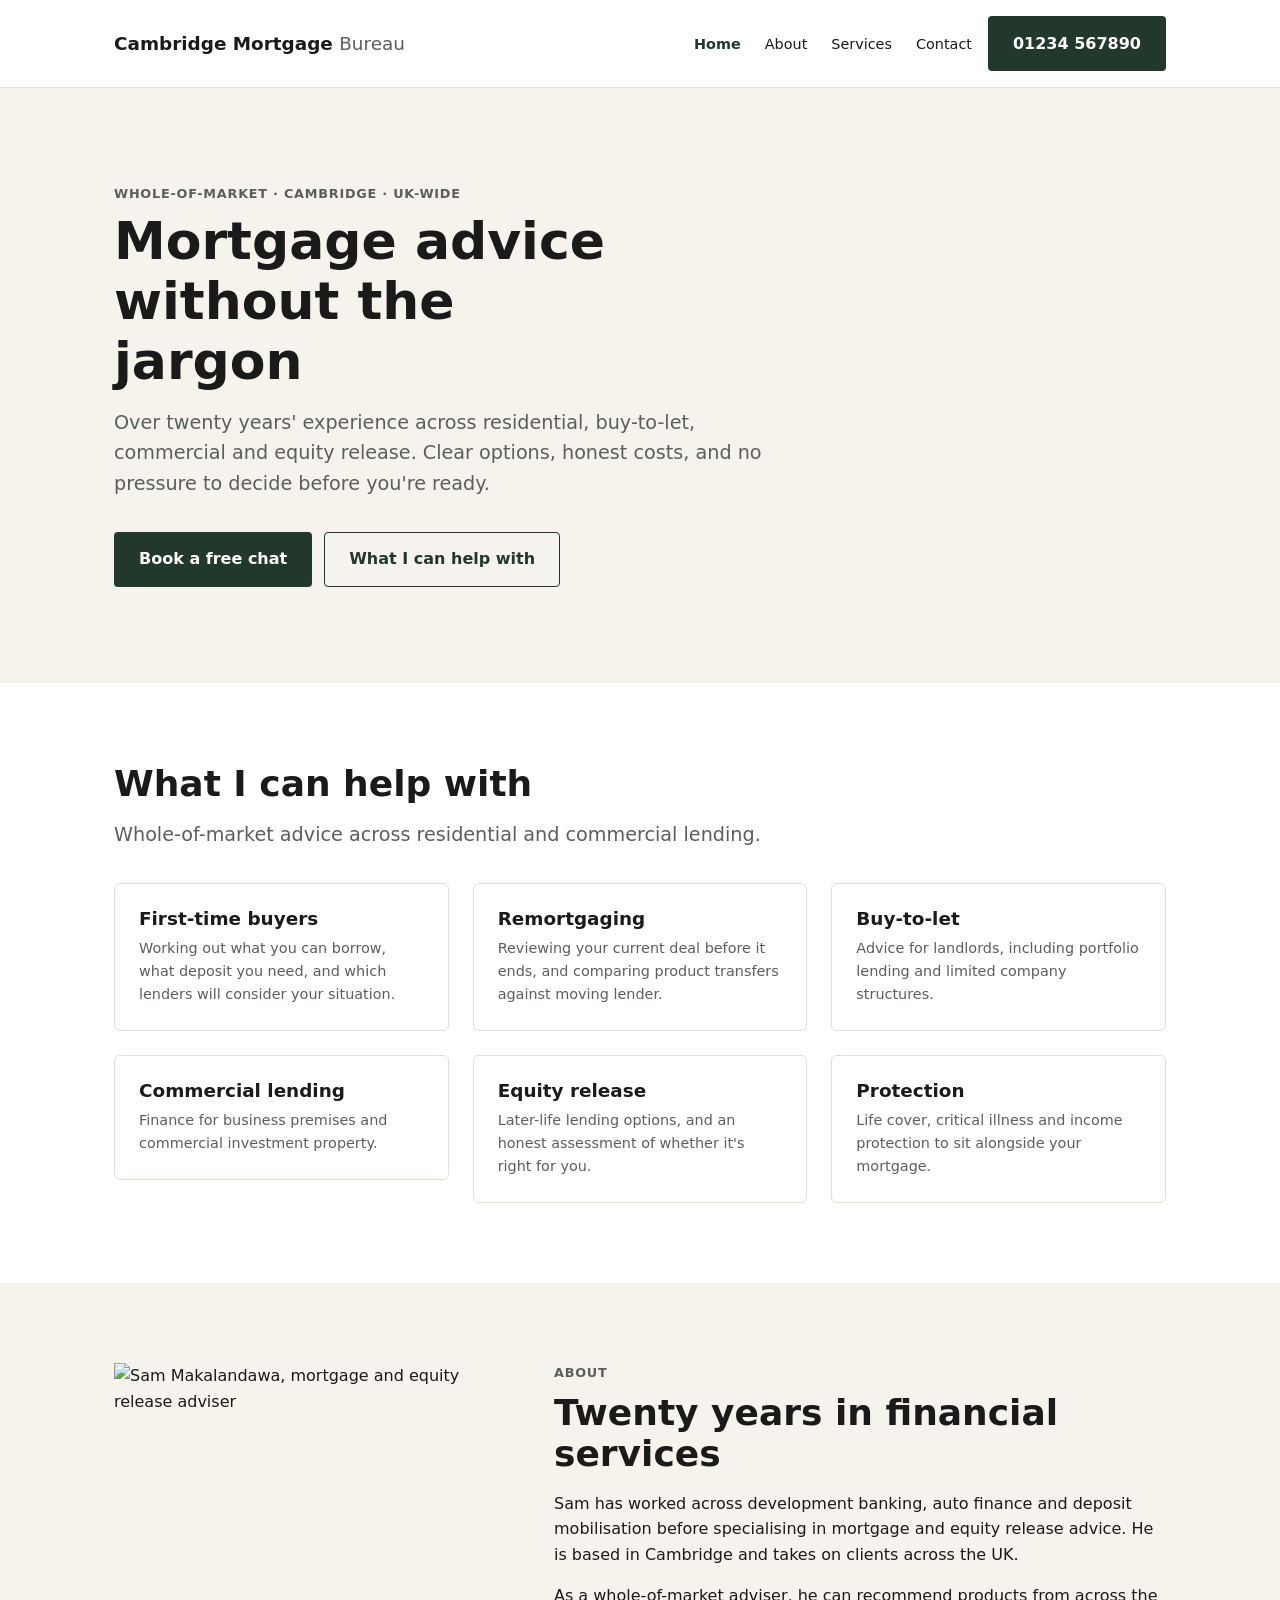
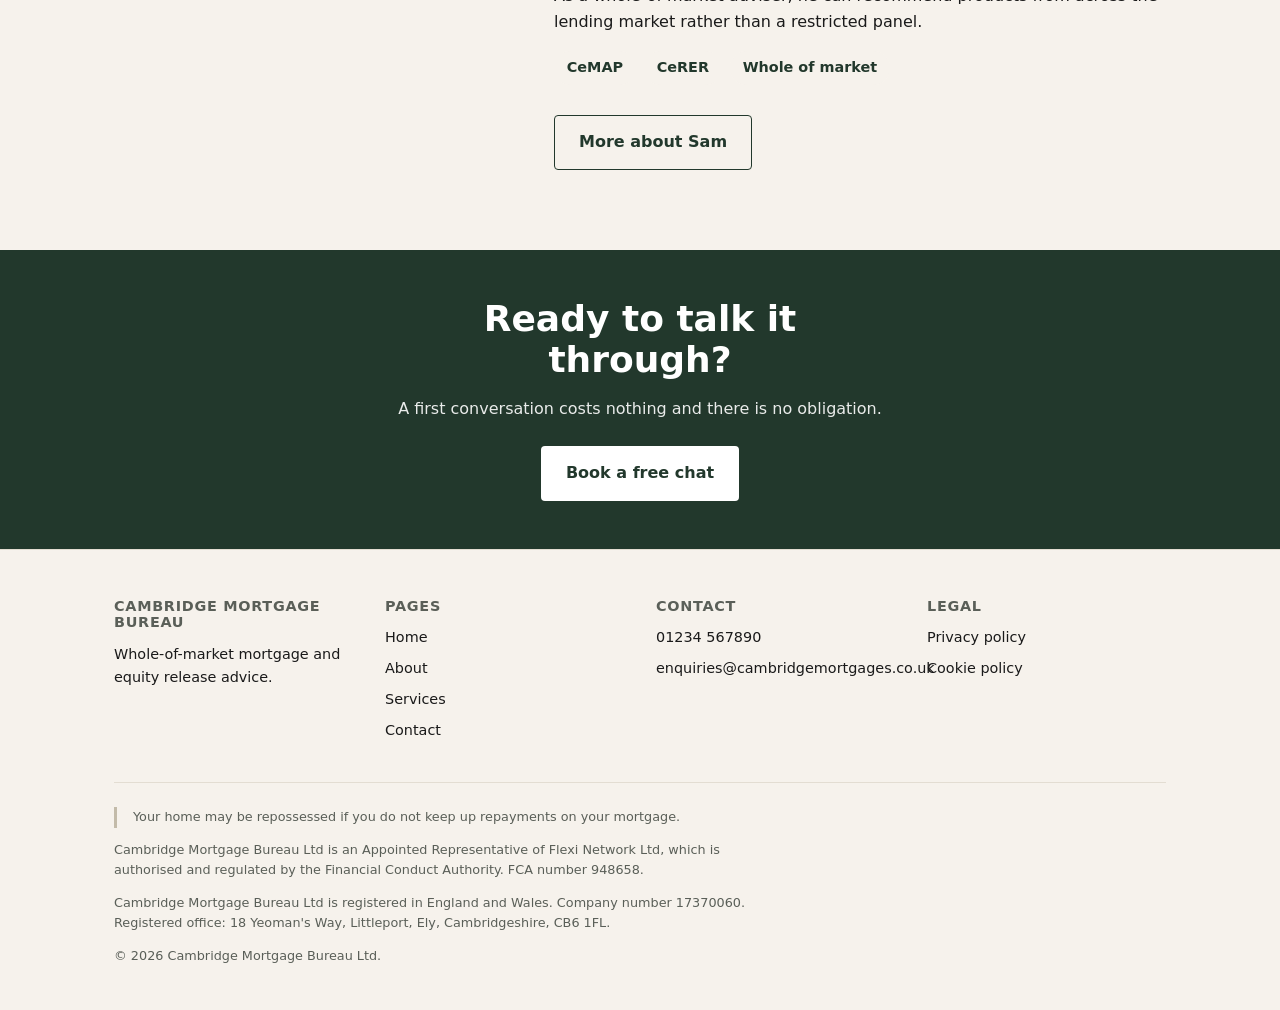
==== index.html @ f6eab6b9 "changed placeholder emails" ====
<!DOCTYPE html>
<html lang="en-GB">
<head>
  <meta charset="UTF-8">
  <meta name="viewport" content="width=device-width, initial-scale=1.0">

  <title>Cambridge Mortgage Bureau | Whole-of-Market Mortgage Adviser</title>
  <meta name="description" content="Independent, whole-of-market mortgage and equity release advice from Cambridge. First-time buyers, remortgages, buy-to-let and commercial lending across the UK.">

  <link rel="stylesheet" href="css/shared.css">
  <link rel="stylesheet" href="css/home.css">
</head>

<body>

  <a class="skip-link" href="#main">Skip to content</a>

  <!-- ==========================================================================
       SITE HEADER — identical on every page. Do not edit here; if it needs
       changing it has to change in all six files at once.
       ========================================================================== -->
  <header class="site-header">
    <div class="container">

      <a class="site-logo" href="index.html">Cambridge&nbsp;Mortgage <span>Bureau</span></a>

      <nav class="site-nav" aria-label="Main">
        <ul>
          <li><a href="index.html" aria-current="page">Home</a></li>
          <li><a href="about.html">About</a></li>
          <li><a href="services.html">Services</a></li>
          <li><a href="contact.html">Contact</a></li>
        </ul>
      </nav>

      <!-- TODO: replace with the real number when confirmed. -->
      <a class="btn btn-primary" href="tel:+441234567890">01234 567890</a>

    </div>
  </header>


  <main id="main">

    <!-- ========================================================================
         HERO — the only custom-styled block on this page. Styles in home.css.
         No .reveal here: the first thing a visitor sees must appear instantly.
         ======================================================================== -->
    <section class="hero">
      <div class="container">
        <p class="eyebrow">Whole-of-market · Cambridge · UK-wide</p>
        <h1>Mortgage advice without the jargon</h1>
        <p class="lede">Over twenty years' experience across residential, buy-to-let, commercial and equity release. Clear options, honest costs, and no pressure to decide before you're ready.</p>
        <div class="btn-group">
          <a class="btn btn-primary" href="contact.html">Book a free chat</a>
          <a class="btn btn-secondary" href="services.html">What I can help with</a>
        </div>
      </div>
    </section>


    <!-- ========================================================================
         SERVICES SUMMARY — six cards, each linking to its section on the
         services page. Full detail lives there, not here.
         ======================================================================== -->
    <section class="section">
      <div class="container">

        <div class="section-header">
          <h2>What I can help with</h2>
          <p>Whole-of-market advice across residential and commercial lending.</p>
        </div>

        <ul class="card-grid">

          <li class="reveal">
            <a class="card card-link" href="services.html#first-time-buyers">
              <h3>First-time buyers</h3>
              <p>Working out what you can borrow, what deposit you need, and which lenders will consider your situation.</p>
            </a>
          </li>

          <li class="reveal">
            <a class="card card-link" href="services.html#remortgaging">
              <h3>Remortgaging</h3>
              <p>Reviewing your current deal before it ends, and comparing product transfers against moving lender.</p>
            </a>
          </li>

          <li class="reveal">
            <a class="card card-link" href="services.html#buy-to-let">
              <h3>Buy-to-let</h3>
              <p>Advice for landlords, including portfolio lending and limited company structures.</p>
            </a>
          </li>

          <li class="reveal">
            <a class="card card-link" href="services.html#commercial">
              <h3>Commercial lending</h3>
              <p>Finance for business premises and commercial investment property.</p>
            </a>
          </li>

          <li class="reveal">
            <a class="card card-link" href="services.html#equity-release">
              <h3>Equity release</h3>
              <p>Later-life lending options, and an honest assessment of whether it's right for you.</p>
            </a>
          </li>

          <li class="reveal">
            <a class="card card-link" href="services.html#protection">
              <h3>Protection</h3>
              <p>Life cover, critical illness and income protection to sit alongside your mortgage.</p>
            </a>
          </li>

        </ul>

      </div>
    </section>


    <!-- ========================================================================
         ABOUT TEASER — short version only. The full bio is on about.html.
         ======================================================================== -->
    <section class="section section-alt">
      <div class="container split">

        <div>
          <!-- TODO: replace with the real photo of Sam. -->
          <img src="https://placehold.co/800x1000" alt="Sam Makalandawa, mortgage and equity release adviser">
        </div>

        <div>
          <p class="eyebrow">About</p>
          <h2>Twenty years in financial services</h2>
          <p>Sam has worked across development banking, auto finance and deposit mobilisation before specialising in mortgage and equity release advice. He is based in Cambridge and takes on clients across the UK.</p>
          <p>As a whole-of-market adviser, he can recommend products from across the lending market rather than a restricted panel.</p>

          <ul class="pill-list">
            <li>CeMAP</li>
            <li>CeRER</li>
            <li>Whole of market</li>
          </ul>

          <p>
            <a class="btn btn-secondary btn-secondary-sam" href="about.html">More about Sam</a>
          </p>
        </div>

      </div>
    </section>


    <!-- ========================================================================
         CALL TO ACTION — one per page maximum.
         ======================================================================== -->
    <section class="cta-band">
      <div class="container">
        <h2>Ready to talk it through?</h2>
        <p>A first conversation costs nothing and there is no obligation.</p>
        <div class="btn-group">
          <a class="btn btn-primary" href="contact.html">Book a free chat</a>
        </div>
      </div>
    </section>

  </main>


  <!-- ==========================================================================
       SITE FOOTER — identical on every page. Regulatory wording is placeholder
       until Flexi Network confirm it.
       ========================================================================== -->
  <footer class="site-footer">
    <div class="container">

      <div class="footer-grid">

        <div>
          <h3>Cambridge Mortgage Bureau</h3>
          <p>Whole-of-market mortgage and equity release advice.</p>
        </div>

        <div>
          <h3>Pages</h3>
          <nav aria-label="Footer">
            <ul>
              <li><a href="index.html">Home</a></li>
              <li><a href="about.html">About</a></li>
              <li><a href="services.html">Services</a></li>
              <li><a href="contact.html">Contact</a></li>
            </ul>
          </nav>
        </div>

        <div>
          <h3>Contact</h3>
          <ul>
            <li><a href="tel:+441234567890">01234 567890</a></li>
            <li><a href="mailto:enquiries@cambridgemortgages.co.uk">enquiries@cambridgemortgages.co.uk</a></li>
          </ul>
        </div>

        <div>
          <h3>Legal</h3>
          <ul>
            <li><a href="privacy.html">Privacy policy</a></li>
            <li><a href="cookies.html">Cookie policy</a></li>
          </ul>
        </div>

      </div>

      <div class="footer-legal">

        <p class="footer-warning">
          Your home may be repossessed if you do not keep up repayments on your mortgage.
        </p>

        <!-- TODO: Flexi Network to confirm exact required wording. -->
        <p>
          Cambridge Mortgage Bureau Ltd is an Appointed Representative of
          Flexi Network Ltd, which is authorised and regulated by the
          Financial Conduct Authority. FCA number 948658.
        </p>

        <p>
          Cambridge Mortgage Bureau Ltd is registered in England and Wales.
          Company number 17370060. Registered office: 18 Yeoman's Way,
          Littleport, Ely, Cambridgeshire, CB6 1FL.
        </p>

        <p>&copy; 2026 Cambridge Mortgage Bureau Ltd.</p>

      </div>
    </div>
  </footer>

  <script src="js/reveal.js"></script>

</body>
</html>
---- css/shared.css ----
/* ==========================================================================
   CAMBRIDGE MORTGAGE BUREAU — SHARED STYLESHEET
   ==========================================================================

   READ THIS BEFORE EDITING.

   This file is loaded by EVERY page on the site. If you change something
   here, it changes everywhere — including on pages other people are
   working on.

   RULES:
   1. Do not edit this file without asking Sen first.
   2. Page-specific styles go in your own file (css/about.css, etc.),
      not here.
   3. If you find yourself writing a lot of CSS in your page file, stop
      and ask — there is probably a class in here that already does it.

   CONTENTS:
     1. Custom properties (colours, spacing, type)
     2. Reset
     3. Base typography
     4. Layout — container and sections
     5. Site header
     6. Site footer
     7. Motion
   ========================================================================== */


/* ==========================================================================
   1. CUSTOM PROPERTIES
   ==========================================================================

   Every colour, size and spacing value on the site comes from here.
   Nothing anywhere else in the project should contain a raw hex code.

   Why: when the brand colours change (they will — we're waiting on the
   logo), we edit this one block and the whole site updates. If colours
   are hardcoded across six pages, that change becomes a nightmare.

   A custom property is declared as  --name: value;  and used as
   var(--name). :root means "the whole document".
   ========================================================================== */

:root {
/* --- Brand colours ------------------------------------------------------
     From the Cambridge Mortgage Bureau brand sheet.
     Note: the names on the brand sheet don't match the colours (their
     "charcoal" is cream, their "stone" is black). Go by value, not name.
     ---------------------------------------------------------------------- */

  --color-brand: #22382c;           /* Dark forest green. Logo, buttons, headings. */
  --color-brand-dark: #172619;      /* Darker shade for button hover states.       */
  --color-brand-tint: #f6f2ec;      /* Warm ivory. Section backgrounds.            */

  --color-sage: #7d8f7b;            /* Muted sage. Borders, dividers, icons.
                                       NOT for body text — see note below.         */
  --color-gold: #cfb68d;            /* Warm tan. Thin accents only.
                                       NOT for text or buttons — see note below.   */

  /* --- Neutrals ----------------------------------------------------------- */

  --color-text: #1a1a1a;
  --color-text-muted: #5a5f58;      /* Slightly green-tinted grey, sits with the brand. */
  --color-bg: #ffffff;
  --color-bg-alt: #f6f2ec;          /* Same warm ivory as the brand tint.          */
  --color-border: #e3ddd2;          /* Warm hairline, tuned to the ivory.          */
  --color-border-strong: #c3bba9;

  /* --- Status colours (used by form validation) ---------------------------- */

  --color-error: #a32d2d;
  --color-error-bg: #fcebeb;
  --color-success: #2a6b45;
  --color-success-bg: #e9f3ed;

  /* --- Typography ---------------------------------------------------------
     Sizes use clamp() so they scale with the viewport instead of jumping
     at breakpoints. Format is clamp(minimum, preferred, maximum):
     the browser uses the middle value unless it falls outside the bounds.
     'vw' means percent of viewport width, so 4vw grows as the window does.
     ---------------------------------------------------------------------- */

  --font-body: system-ui, -apple-system, "Segoe UI", sans-serif;
  --font-heading: system-ui, -apple-system, "Segoe UI", sans-serif;

  --text-xs: 0.8rem;
  --text-sm: 0.9rem;
  --text-base: 1rem;
  --text-lg: clamp(1.05rem, 1.5vw, 1.2rem);

  --text-h4: clamp(1.05rem, 1.6vw, 1.15rem);
  --text-h3: clamp(1.2rem, 2vw, 1.4rem);
  --text-h2: clamp(1.6rem, 3.5vw, 2.25rem);
  --text-h1: clamp(2rem, 5vw, 3.25rem);

  --leading-tight: 1.15;            /* Headings.                             */
  --leading-normal: 1.6;            /* Body text.                            */

  /* --- Spacing scale -------------------------------------------------------
     Use these instead of arbitrary numbers. Consistent spacing is most of
     what makes a site look professionally made.
     ---------------------------------------------------------------------- */

  --space-xs: 0.5rem;
  --space-sm: 0.75rem;
  --space-md: 1rem;
  --space-lg: 1.5rem;
  --space-xl: 2rem;
  --space-2xl: 3rem;

  /* Vertical padding for page sections. Scales with viewport. */
  --space-section: clamp(3rem, 8vw, 5rem);

  /* --- Layout -------------------------------------------------------------- */

  --container-width: 1100px;        /* Max content width.                    */
  --container-gutter: 1.5rem;       /* Space at the screen edges.            */
  --measure: 65ch;                  /* Max line length for body text.        */

  /* --- Borders and corners -------------------------------------------------- */

  --radius-sm: 4px;
  --radius-md: 6px;

  /* --- Motion ---------------------------------------------------------------
     Keep durations short. Anything over 400ms feels sluggish.
     ------------------------------------------------------------------------ */

  --transition-fast: 150ms ease;
  --transition-base: 200ms ease;
}


/* ==========================================================================
   2. RESET
   ==========================================================================
   Browsers apply their own default styles. These few rules flatten the
   differences so we're all starting from the same place.
   ========================================================================== */

/* Makes width/height include padding and border rather than adding them on
   top. Without this, a 300px box with 20px padding is actually 340px wide,
   which is the single most common cause of broken layouts. */
*,
*::before,
*::after {
  box-sizing: border-box;
}

body {
  margin: 0;
  font-family: var(--font-body);
  font-size: var(--text-base);
  line-height: var(--leading-normal);
  color: var(--color-text);
  background: var(--color-bg);
  /* Stops iOS Safari inflating font sizes on rotation. */
  -webkit-text-size-adjust: 100%;
}

/* Images should never overflow their container. display:block removes the
   small gap browsers add underneath inline images. */
img,
picture,
svg,
video {
  display: block;
  max-width: 100%;
  height: auto;
}

/* Form elements don't inherit fonts by default. This makes them match. */
input,
button,
textarea,
select {
  font: inherit;
  color: inherit;
}


/* ==========================================================================
   3. BASE TYPOGRAPHY
   ==========================================================================
   These apply to bare HTML elements, so h2 looks right without a class.
   Only add a class when you need something different from the default.
   ========================================================================== */

h1, h2, h3, h4 {
  font-family: var(--font-heading);
  line-height: var(--leading-tight);
  /* Zero top margin, small bottom margin. Controlling only the bottom
     margin avoids the margin-collapsing surprises you get otherwise. */
  margin-block: 0 var(--space-md);
  font-weight: 700;
}

h1 { font-size: var(--text-h1); }
h2 { font-size: var(--text-h2); }
h3 { font-size: var(--text-h3); }
h4 { font-size: var(--text-h4); font-weight: 600; }

p {
  margin-block: 0 var(--space-md);
  /* Caps line length. Text running the full 1100px is genuinely hard to
     read — the eye loses its place coming back to the left edge. */
  max-width: var(--measure);
}

/* Last paragraph in a block shouldn't add trailing space. */
p:last-child {
  margin-bottom: 0;
}

a {
  color: var(--color-brand);
  text-decoration-thickness: 1px;
  text-underline-offset: 2px;
  transition: color var(--transition-fast);
}

a:hover {
  color: var(--color-brand-dark);
}

/* Visible keyboard focus. Do not remove this — people who navigate by
   keyboard cannot use the site without it. */
a:focus-visible,
button:focus-visible,
input:focus-visible,
textarea:focus-visible,
select:focus-visible {
  outline: 2px solid var(--color-brand);
  outline-offset: 2px;
}

/* Utility: visually hidden but still read by screen readers.
   Used for the skip link and for labels that are visually implied. */
.visually-hidden {
  position: absolute;
  width: 1px;
  height: 1px;
  padding: 0;
  margin: -1px;
  overflow: hidden;
  clip-path: inset(50%);
  white-space: nowrap;
}


/* ==========================================================================
   4. LAYOUT — CONTAINER AND SECTIONS
   ==========================================================================

   The pattern used on every page:

     <section class="section">          <-- full width, holds background
       <div class="container">          <-- constrains content width
         ...content...
       </div>
     </section>

   Two elements because they do different jobs. The section stretches edge
   to edge so its background colour spans the whole screen. The container
   caps the content at a readable width and centres it.
   ========================================================================== */

.container {
  width: 100%;
  max-width: var(--container-width);
  /* 'inline' means the horizontal axis (the direction text flows).
     'block' means vertical. These are writing-mode aware versions of
     left/right and top/bottom. */
  margin-inline: auto;
  padding-inline: var(--container-gutter);
}

.section {
  padding-block: var(--space-section);
}

/* Modifier: alternate background. Use to visually separate adjacent
   sections. Add alongside .section — class="section section-alt" */
.section-alt {
  background: var(--color-bg-alt);
}

/* Modifier: pale brand tint background. */
.section-tint {
  background: var(--color-brand-tint);
}

/* Standard heading block at the top of a section. */
.section-header {
  margin-block-end: var(--space-xl);
}

.section-header p {
  color: var(--color-text-muted);
  font-size: var(--text-lg);
  max-width: 55ch;
}

/* Small uppercase label above a heading. Use sparingly — one per section. */
.eyebrow {
  font-size: var(--text-xs);
  font-weight: 600;
  letter-spacing: 0.06em;
  text-transform: uppercase;
  color: var(--color-text-muted);
  margin-block: 0 var(--space-xs);
}


/* ==========================================================================
   5. SITE HEADER
   ==========================================================================
   Appears on every page. The markup is in the page template — copy it
   exactly rather than writing your own.

   Layout is Flexbox: logo on the left, nav and phone pushed right by the
   auto margin on the logo. flex-wrap means it drops onto two lines on
   narrow screens without needing a media query.
   ========================================================================== */

.site-header {
  background: var(--color-bg);
  border-block-end: 1px solid var(--color-border);
}

.site-header .container {
  display: flex;
  flex-wrap: wrap;
  align-items: center;
  gap: var(--space-md);
  padding-block: var(--space-md);
}

.site-logo {
  font-size: 1.15rem;
  font-weight: 700;
  text-decoration: none;
  color: var(--color-text);
  /* An auto margin in a flex container absorbs all free space, so this
     single property pushes everything after the logo to the right. */
  margin-inline-end: auto;
}

.site-logo span {
  font-weight: 400;
  color: var(--color-text-muted);
}

.site-nav ul {
  display: flex;
  flex-wrap: wrap;
  gap: var(--space-lg);
  /* Lists have default bullets and left padding. Both removed. */
  list-style: none;
  margin: 0;
  padding: 0;
}

.site-nav a {
  text-decoration: none;
  color: var(--color-text);
  font-size: var(--text-sm);
}

.site-nav a:hover {
  color: var(--color-brand);
  text-decoration: underline;
}

/* Marks the current page in the nav. Add aria-current="page" to the link
   for the current page — it styles it AND tells screen readers. */
.site-nav a[aria-current="page"] {
  color: var(--color-brand);
  font-weight: 600;
}

/* Skip link — hidden until focused. Lets keyboard users jump past the nav
   straight to the content. Required for accessibility. */
.skip-link {
  position: absolute;
  top: -100%;
  left: var(--space-md);
  z-index: 100;
  background: var(--color-brand);
  color: #fff;
  padding: var(--space-sm) var(--space-md);
  border-radius: var(--radius-sm);
  text-decoration: none;
}

.skip-link:focus {
  top: var(--space-md);
  color: #fff;
}


/* ==========================================================================
   6. SITE FOOTER
   ==========================================================================
   Appears on every page. Contains the FCA regulatory disclosures, which
   are a legal requirement on a financial services site.

   The disclosure wording is a PLACEHOLDER — Flexi Network have to supply
   the exact text. Do not change it yourself, and do not launch without it.
   ========================================================================== */

.site-footer {
  background: var(--color-bg-alt);
  border-block-start: 1px solid var(--color-border);
  padding-block: var(--space-2xl) var(--space-xl);
  font-size: var(--text-sm);
}

.footer-grid {
  display: grid;
  /* auto-fit fits as many columns as will fit at 220px minimum, then
     stretches them to fill. Reflows to fewer columns automatically on
     narrow screens with no media query. */
  grid-template-columns: repeat(auto-fit, minmax(220px, 1fr));
  gap: var(--space-xl);
  margin-block-end: var(--space-xl);
}

.footer-grid h3 {
  font-size: var(--text-sm);
  text-transform: uppercase;
  letter-spacing: 0.05em;
  color: var(--color-text-muted);
  margin-block-end: var(--space-sm);
}

.footer-grid ul {
  list-style: none;
  margin: 0;
  padding: 0;
}

.footer-grid li {
  margin-block-end: var(--space-xs);
}

.footer-grid a {
  color: var(--color-text);
  text-decoration: none;
}

.footer-grid a:hover {
  text-decoration: underline;
}

/* Regulatory disclosures. Smaller text, muted, but must stay legible —
   do not reduce the contrast or size further. */
.footer-legal {
  border-block-start: 1px solid var(--color-border);
  padding-block-start: var(--space-lg);
  font-size: var(--text-xs);
  color: var(--color-text-muted);
}

.footer-legal p {
  /* Wider than normal body text because it's small print in a wide box. */
  max-width: 80ch;
  margin-block-end: var(--space-sm);
}

/* The mandatory repossession warning. Given a border so it reads as a
   notice rather than as filler. */
.footer-warning {
  border-inline-start: 3px solid var(--color-border-strong);
  padding-inline-start: var(--space-md);
  /* Rounded corners look wrong with a single-sided border. */
  border-radius: 0;
  margin-block-end: var(--space-lg);
}


/* ==========================================================================
   SHARED COMPONENTS
   ==========================================================================

   Append this to the bottom of css/shared.css, BEFORE section 7 (Motion).
   Motion must stay last in the file.

   Everything here is a reusable pattern. See COMPONENTS.md for the HTML
   that goes with each one — do not guess the markup, copy it from there.

   CONTENTS:
     A. Buttons
     B. Cards and card grids
     C. Layout utilities
     D. Prose blocks
     E. Pill lists
     F. Forms
     G. Call-to-action band
   ========================================================================== */


/* ==========================================================================
   A. BUTTONS
   ==========================================================================
   Two classes go on every button:  class="btn btn-primary"

   .btn holds everything both variants share (padding, shape, font).
   .btn-primary / .btn-secondary hold only the colours that differ.

   Why split: change the padding on every button on the site by editing
   one rule instead of two.

   Use .btn-primary for the ONE main action on a page. Use .btn-secondary
   for anything alongside it. Two equally loud buttons means the visitor
   doesn't know which to press.
   ========================================================================== */

.btn {
  display: inline-block;
  padding: 0.85rem 1.5rem;
  border-radius: var(--radius-sm);
  border: 1px solid transparent;
  text-decoration: none;
  font-weight: 600;
  font-size: var(--text-base);
  text-align: center;
  cursor: pointer;
  /* Only animate transform and colours. Animating width/height/margin
     forces the browser to recalculate the page layout every frame, which
     stutters on slower devices. */
  transition: background-color var(--transition-fast),
              color var(--transition-fast),
              transform var(--transition-fast);
}

.btn-primary {
  background: var(--color-brand);
  color: #fff;
}

.btn-primary:hover {
  background: var(--color-brand-dark);
  color: #fff;
  transform: translateY(-1px);
}

.btn-secondary {
  background: transparent;
  color: var(--color-brand);
  border-color: var(--color-brand);
}

.btn-secondary:hover {
  background: var(--color-brand);
  color: #fff;
}

/* Pressed state. Returns the button to its resting position so the click
   feels physical. */
.btn:active {
  transform: translateY(0);
}

/* Wrapper for two or more buttons side by side. Wraps to a second line
   on narrow screens automatically. */
.btn-group {
  display: flex;
  flex-wrap: wrap;
  gap: var(--space-sm);
}


/* ==========================================================================
   B. CARDS AND CARD GRIDS
   ==========================================================================
   .card-grid automatically fits as many columns as will comfortably fit,
   then reflows to fewer as the screen narrows. No media queries needed.
   ========================================================================== */

.card-grid {
  display: grid;
  /* Read this inside out:
       minmax(280px, 1fr) — each column is at least 280px wide, and at most
         one equal share of the leftover space.
       auto-fit — the browser works out how many columns fit, rather than
         you specifying a number.
     Result: 3 columns on desktop, 2 on tablet, 1 on phone, automatically.
     To change how early it reflows, change the 280px. Bigger number means
     fewer columns. */
  grid-template-columns: repeat(auto-fit, minmax(280px, 1fr));
  gap: var(--space-lg);
  /* Card grids are usually <ul> elements, so clear the list defaults. */
  list-style: none;
  margin: 0;
  padding: 0;
}

/* Variant: wider minimum, so fewer and larger columns. */
.card-grid-wide {
  grid-template-columns: repeat(auto-fit, minmax(360px, 1fr));
}

.card {
  background: var(--color-bg);
  border: 1px solid var(--color-border);
  border-radius: var(--radius-md);
  padding: var(--space-lg);
  transition: border-color var(--transition-base),
              transform var(--transition-base);
}

.card h3 {
  font-size: var(--text-h4);
  margin-block-end: var(--space-xs);
}

.card p {
  color: var(--color-text-muted);
  font-size: var(--text-sm);
  margin-block-end: 0;
}

/* Only lift cards that are clickable. A card that moves on hover but does
   nothing when clicked is confusing. */
.card-link:hover {
  border-color: var(--color-border-strong);
  transform: translateY(-3px);
}

.card-link {
  display: block;
  text-decoration: none;
  color: inherit;
}


/* ==========================================================================
   C. LAYOUT UTILITIES
   ==========================================================================
   Add these to a .container to change how its children are arranged.
   They all stack to a single column on narrow screens.
   ========================================================================== */

/* .split — two columns, the second wider than the first.
   Used for image-beside-text sections.
   Expects exactly TWO direct children. */
.split {
  display: grid;
  gap: var(--space-xl);
  /* No grid-template-columns here. Grid defaults to one column, which is
     the mobile layout. The two-column version is added below at 800px.
     This is "mobile first": write the simple version as the base, then
     ADD complexity for wider screens. */
  align-items: start;
}

/* .split-even — same but two equal columns. */
.split-even {
  display: grid;
  gap: var(--space-xl);
  align-items: start;
}

/* .split-reverse — puts the FIRST child on the right at desktop width.
   Useful for alternating image sides down a page. On mobile it still
   stacks in source order, which keeps it readable. */

@media (min-width: 800px) {

  .split {
    grid-template-columns: minmax(0, 0.8fr) minmax(0, 1.2fr);
  }

  .split-even {
    grid-template-columns: minmax(0, 1fr) minmax(0, 1fr);
  }

  .split-reverse > *:first-child {
    order: 2;
  }
}

/* Note on minmax(0, 1fr) rather than plain 1fr:
   a grid column sized 1fr won't shrink below the width of its widest
   content by default, which lets long words or images push the column
   wider than the container. minmax(0, 1fr) allows it to shrink. */


/* ==========================================================================
   D. PROSE BLOCKS
   ==========================================================================
   For pages that are mostly text — privacy policy, cookie policy, terms.

   Wrap the body text in <div class="prose"> and headings, paragraphs and
   lists inside it get sensible spacing automatically. You should not need
   to write any CSS for those pages.
   ========================================================================== */

.prose {
  max-width: var(--measure);
}

/* Headings after the first get extra space above them, so sections
   separate visually. The :first-child exception stops a gap appearing at
   the very top of the block. */
.prose h2 {
  margin-block-start: var(--space-2xl);
}

.prose h3 {
  margin-block-start: var(--space-xl);
}

.prose h2:first-child,
.prose h3:first-child {
  margin-block-start: 0;
}

.prose ul,
.prose ol {
  margin-block: 0 var(--space-md);
  padding-inline-start: var(--space-lg);
}

.prose li {
  margin-block-end: var(--space-xs);
}

/* Last-updated line at the top of a policy page. */
.prose-meta {
  color: var(--color-text-muted);
  font-size: var(--text-sm);
  margin-block-end: var(--space-xl);
}


/* ==========================================================================
   E. PILL LISTS
   ==========================================================================
   Small rounded labels in a row. Used for qualifications, tags, or short
   feature lists. Wraps automatically.
   ========================================================================== */

.pill-list {
  display: flex;
  flex-wrap: wrap;
  gap: var(--space-xs);
  list-style: none;
  margin: 0;
  padding: 0;
}

.pill-list li {
  background: var(--color-brand-tint);
  color: var(--color-brand);
  font-size: var(--text-sm);
  font-weight: 600;
  padding: 0.35rem 0.8rem;
  /* Large radius makes a pill shape. Only use this large a value when you
     actually mean a pill — everything else uses --radius-sm or -md. */
  border-radius: 999px;
}


/* ==========================================================================
   F. FORMS
   ==========================================================================
   Used on the contact page. Styled here so that if any other page ever
   needs a form, it matches.

   Every input MUST have a <label> with a matching for="" and id="".
   Placeholder text is not a label — it disappears when the user types and
   screen readers may not read it.
   ========================================================================== */

.form-field {
  margin-block-end: var(--space-lg);
}

.form-field label {
  display: block;
  font-weight: 600;
  font-size: var(--text-sm);
  margin-block-end: var(--space-xs);
}

/* Small grey hint under a label. Link it to the input with
   aria-describedby so screen readers read it too. */
.form-hint {
  display: block;
  font-weight: 400;
  font-size: var(--text-xs);
  color: var(--color-text-muted);
  margin-block-end: var(--space-xs);
}

.form-field input,
.form-field textarea,
.form-field select {
  width: 100%;
  padding: 0.7rem 0.85rem;
  border: 1px solid var(--color-border-strong);
  border-radius: var(--radius-sm);
  background: var(--color-bg);
  transition: border-color var(--transition-fast);
}

.form-field input:hover,
.form-field textarea:hover,
.form-field select:hover {
  border-color: var(--color-text-muted);
}

.form-field textarea {
  min-height: 8rem;
  /* Let users drag it taller but not wider — horizontal resizing breaks
     the layout. */
  resize: vertical;
}

/* Error state. Add class="has-error" to the .form-field wrapper. */
.form-field.has-error input,
.form-field.has-error textarea {
  border-color: var(--color-error);
}

/* Error message. Sits under the input.
   Give it role="alert" in the HTML so screen readers announce it when it
   appears. */
.form-error {
  display: block;
  color: var(--color-error);
  font-size: var(--text-sm);
  margin-block-start: var(--space-xs);
}

/* Success and failure messages shown after submitting. */
.form-message {
  padding: var(--space-md);
  border-radius: var(--radius-sm);
  margin-block-end: var(--space-lg);
}

.form-message-success {
  background: var(--color-success-bg);
  color: var(--color-success);
}

.form-message-error {
  background: var(--color-error-bg);
  color: var(--color-error);
}

/* Consent checkbox row. The checkbox needs to sit beside its label rather
   than above it, so it overrides the block layout used elsewhere. */
.form-consent {
  display: flex;
  align-items: flex-start;
  gap: var(--space-sm);
  margin-block-end: var(--space-lg);
}

.form-consent input {
  width: auto;
  /* Nudges the checkbox down to line up with the first line of text. */
  margin-block-start: 0.3rem;
  flex-shrink: 0;
}

.form-consent label {
  font-weight: 400;
  font-size: var(--text-sm);
  margin: 0;
}


/* ==========================================================================
   G. CALL-TO-ACTION BAND
   ==========================================================================
   Full-width tinted strip with a heading and a button. Use at the bottom
   of a page to push the visitor towards contacting.

   One per page maximum. More than that and it stops reading as important.
   ========================================================================== */

.cta-band {
  background: var(--color-brand);
  color: #fff;
  padding-block: var(--space-2xl);
  text-align: center;
}

.cta-band h2 {
  color: #fff;
  /* Centred text needs a max-width and auto margins, or it stretches the
     full container width and becomes hard to read. */
  max-width: 20ch;
  margin-inline: auto;
}

.cta-band p {
  color: #fff;
  max-width: 50ch;
  margin-inline: auto;
  margin-block-end: var(--space-lg);
  /* Slightly transparent so it sits below the heading in the visual
     hierarchy without needing a second colour variable. */
  opacity: 0.9;
}

/* Button on the dark band. White background, brand-coloured text. */
.cta-band .btn-primary {
  background: #fff;
  color: var(--color-brand);
}

.cta-band .btn-primary:hover {
  background: var(--color-brand-tint);
  color: var(--color-brand);
}

/* Centres the button group inside the band. */
.cta-band .btn-group {
  justify-content: center;
}



/* ==========================================================================
   7. MOTION
   ==========================================================================
   Keep this section LAST in the file. The reduced-motion block at the
   bottom must override everything above it.
   ========================================================================== */

/* Scroll reveal. Add class="reveal" to an element and it fades up when it
   enters the viewport. The JS that adds .is-visible is in js/reveal.js.

   Do not put this on the h1 or anything above the fold — the first thing
   a visitor sees should be readable instantly. */
.reveal {
  opacity: 0;
  transform: translateY(16px);
  transition: opacity 500ms ease, transform 500ms ease;
}

.reveal.is-visible {
  opacity: 1;
  transform: none;
}

/* --------------------------------------------------------------------------
   REDUCED MOTION — do not remove.

   Some people experience nausea or migraine from motion. The operating
   system exposes a "reduce motion" setting and we are required to respect
   it. The .reveal override matters most: without it, those users would see
   permanently invisible content, which is broken rather than just static.
   -------------------------------------------------------------------------- */

@media (prefers-reduced-motion: reduce) {
  *,
  *::before,
  *::after {
    animation-duration: 0.01ms !important;
    animation-iteration-count: 1 !important;
    transition-duration: 0.01ms !important;
    scroll-behavior: auto !important;
  }

  .reveal {
    opacity: 1;
    transform: none;
  }
}
---- css/home.css ----
/* ==========================================================================
   HOME PAGE
   ==========================================================================
   Only the hero is styled here. Everything else on this page uses shared
   components from css/shared.css.

   If this file starts growing, something has gone wrong — check whether a
   shared component already does what you're writing.
   ========================================================================== */

.hero {
  background: var(--color-brand-tint);
  /* Deeper than a standard section. The hero is the one place on the site
     that gets extra vertical space. */
  padding-block: clamp(3rem, 8vw, 6rem);
}

.hero h1 {
  /* Tighter than the site-wide default. A headline running the full 1100px
     container looks wrong — you want it breaking across two or three lines. */
  max-width: 15ch;
}

.hero .lede {
  /* One step up from body text. Sits between the h1 and the rest of the
     page in the visual hierarchy. */
  font-size: var(--text-lg);
  max-width: 55ch;
  margin-block-end: var(--space-xl);
  color: var(--color-text-muted);
}

.btn-secondary-sam{
    margin-top: 30px;
}
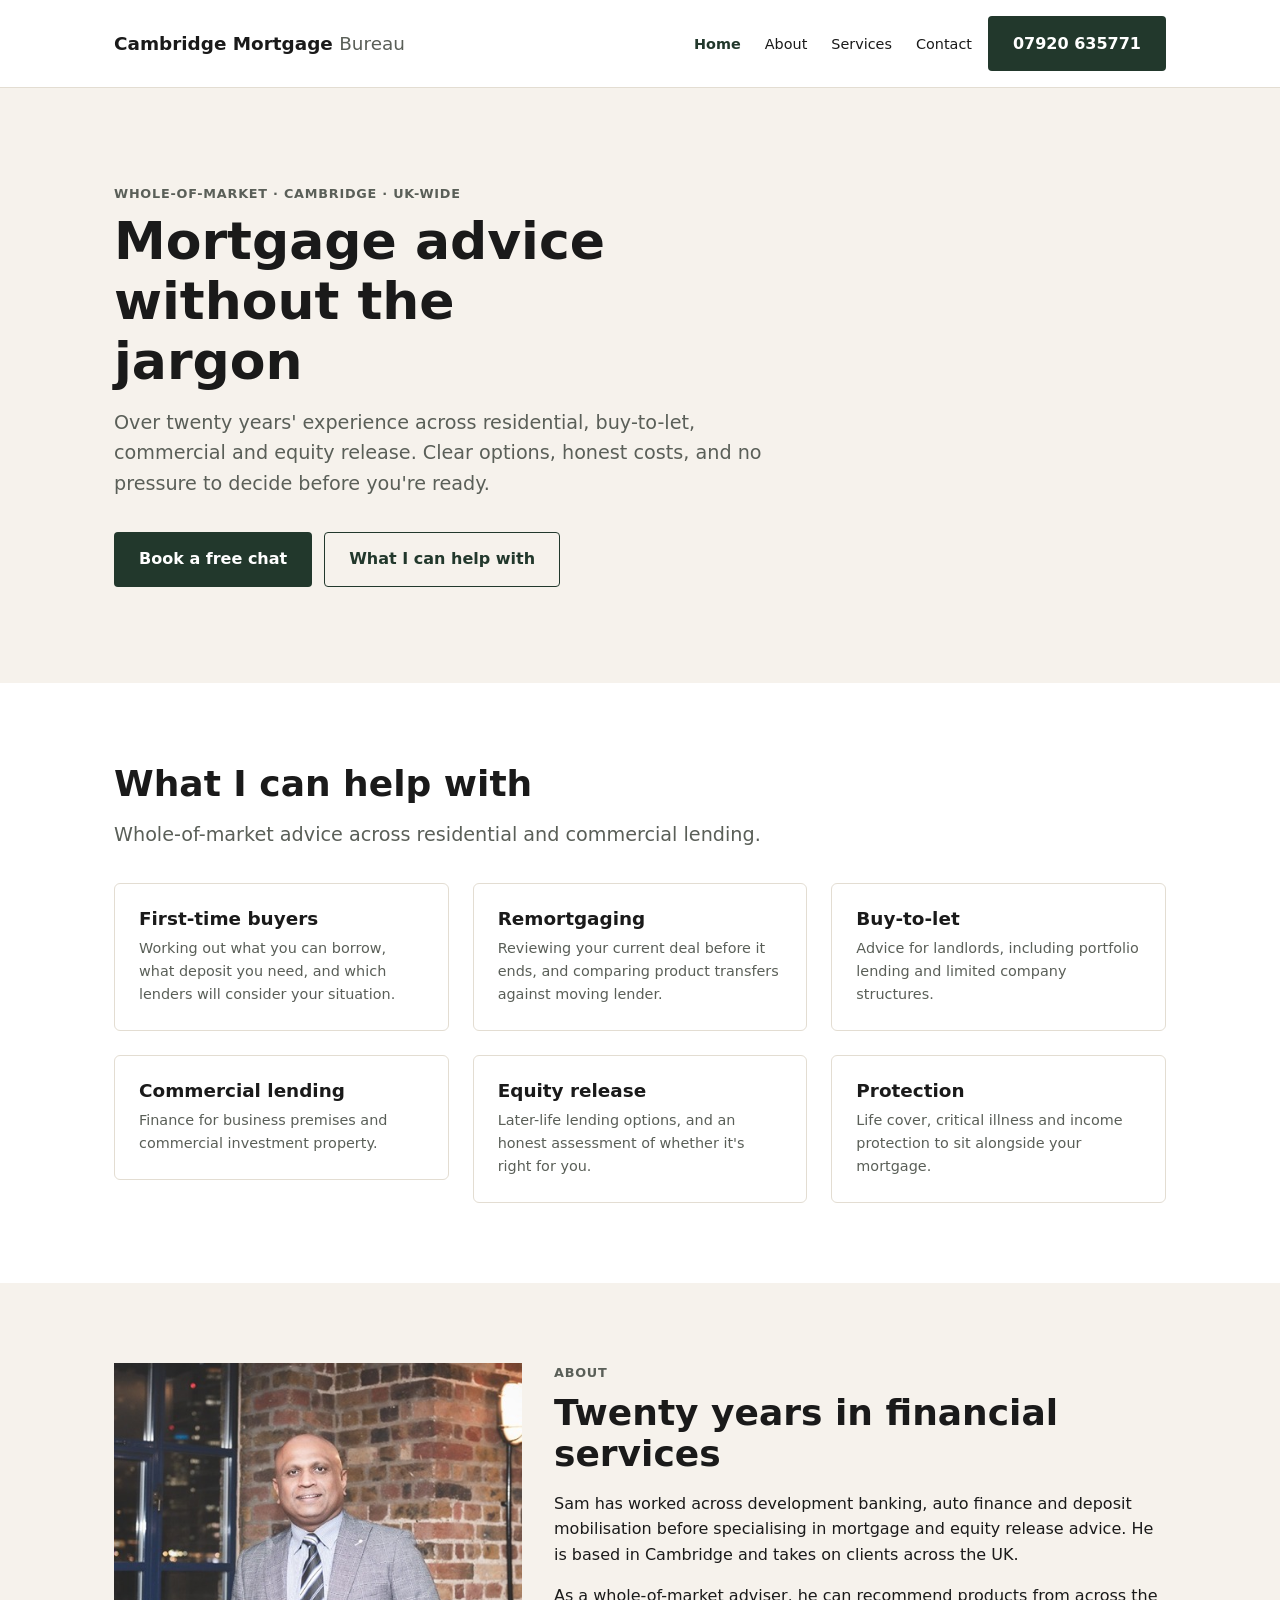
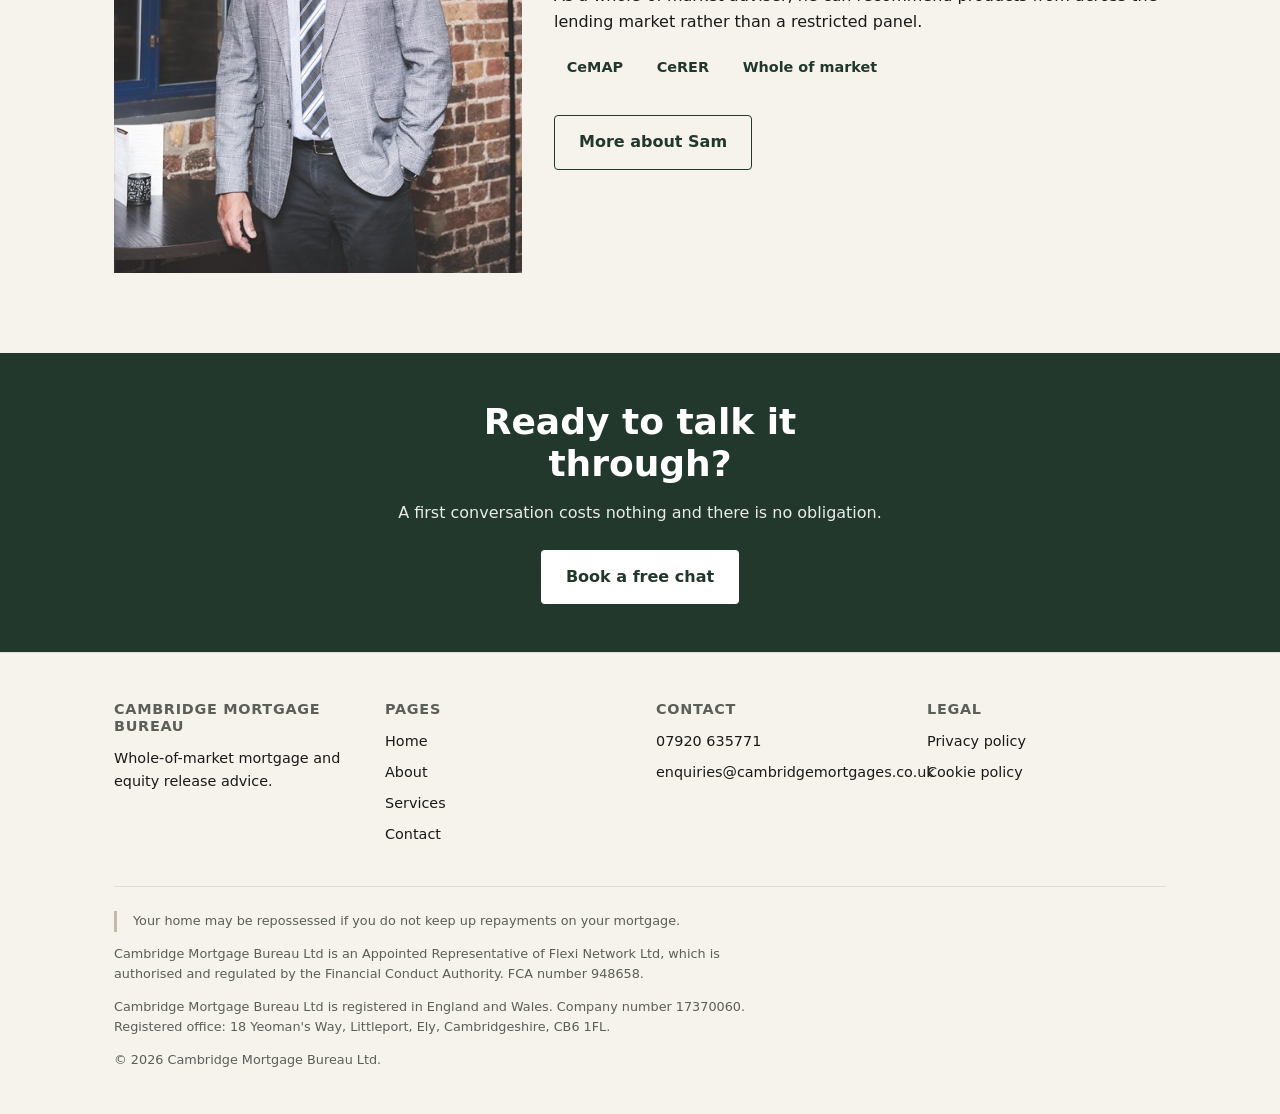
==== commit c4ed32b9: "Merge branch 'main' into email" ====
--- a/index.html
+++ b/index.html
@@ -34,7 +34,7 @@
       </nav>
 
       <!-- TODO: replace with the real number when confirmed. -->
-      <a class="btn btn-primary" href="tel:+441234567890">01234 567890</a>
+      <a class="btn btn-primary" href="tel:+447920635771">07920 635771</a>
 
     </div>
   </header>
@@ -129,7 +129,7 @@
 
         <div>
           <!-- TODO: replace with the real photo of Sam. -->
-          <img src="https://placehold.co/800x1000" alt="Sam Makalandawa, mortgage and equity release adviser">
+          <img src="800x1000-image.jpg" alt="Sam Makalandawa, mortgage and equity release adviser">
         </div>
 
         <div>
@@ -198,7 +198,7 @@
         <div>
           <h3>Contact</h3>
           <ul>
-            <li><a href="tel:+441234567890">01234 567890</a></li>
+            <li><a href="tel:+447920635771">07920 635771</a></li>
             <li><a href="mailto:enquiries@cambridgemortgages.co.uk">enquiries@cambridgemortgages.co.uk</a></li>
           </ul>
         </div>
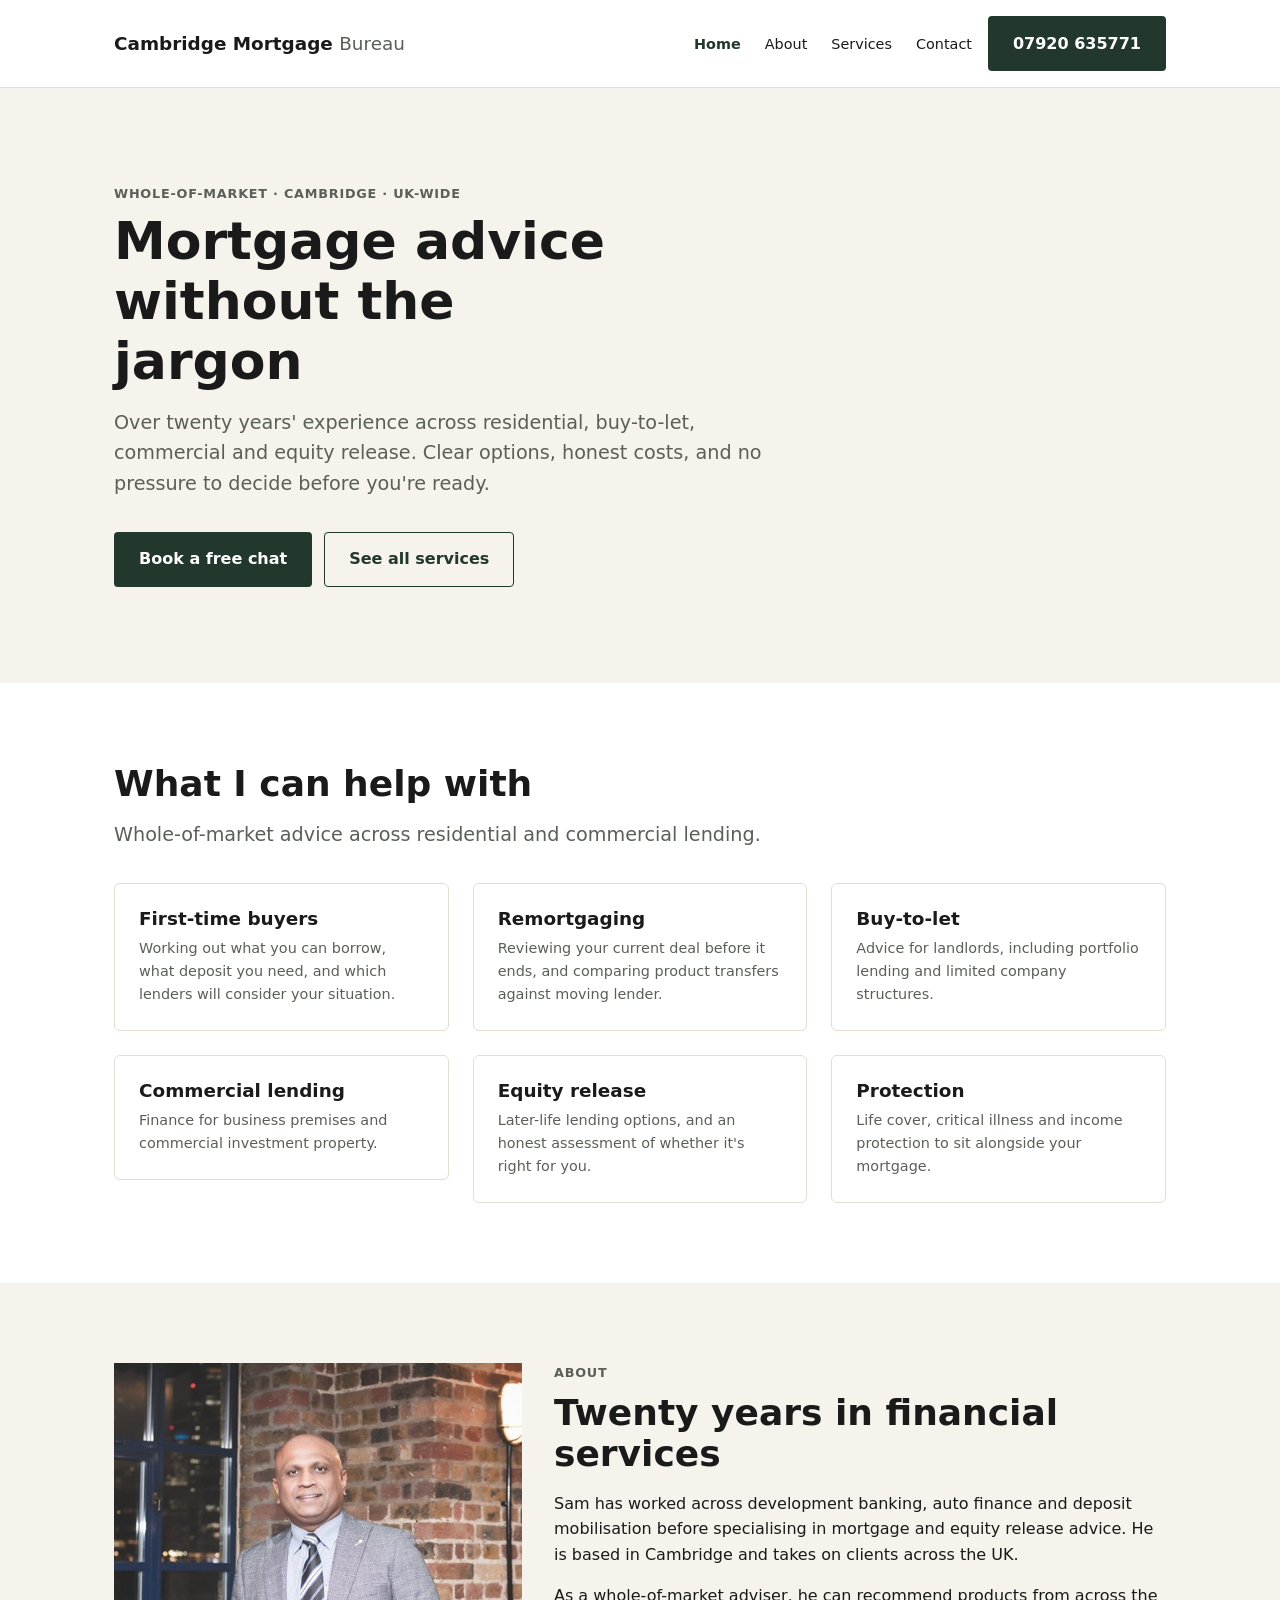
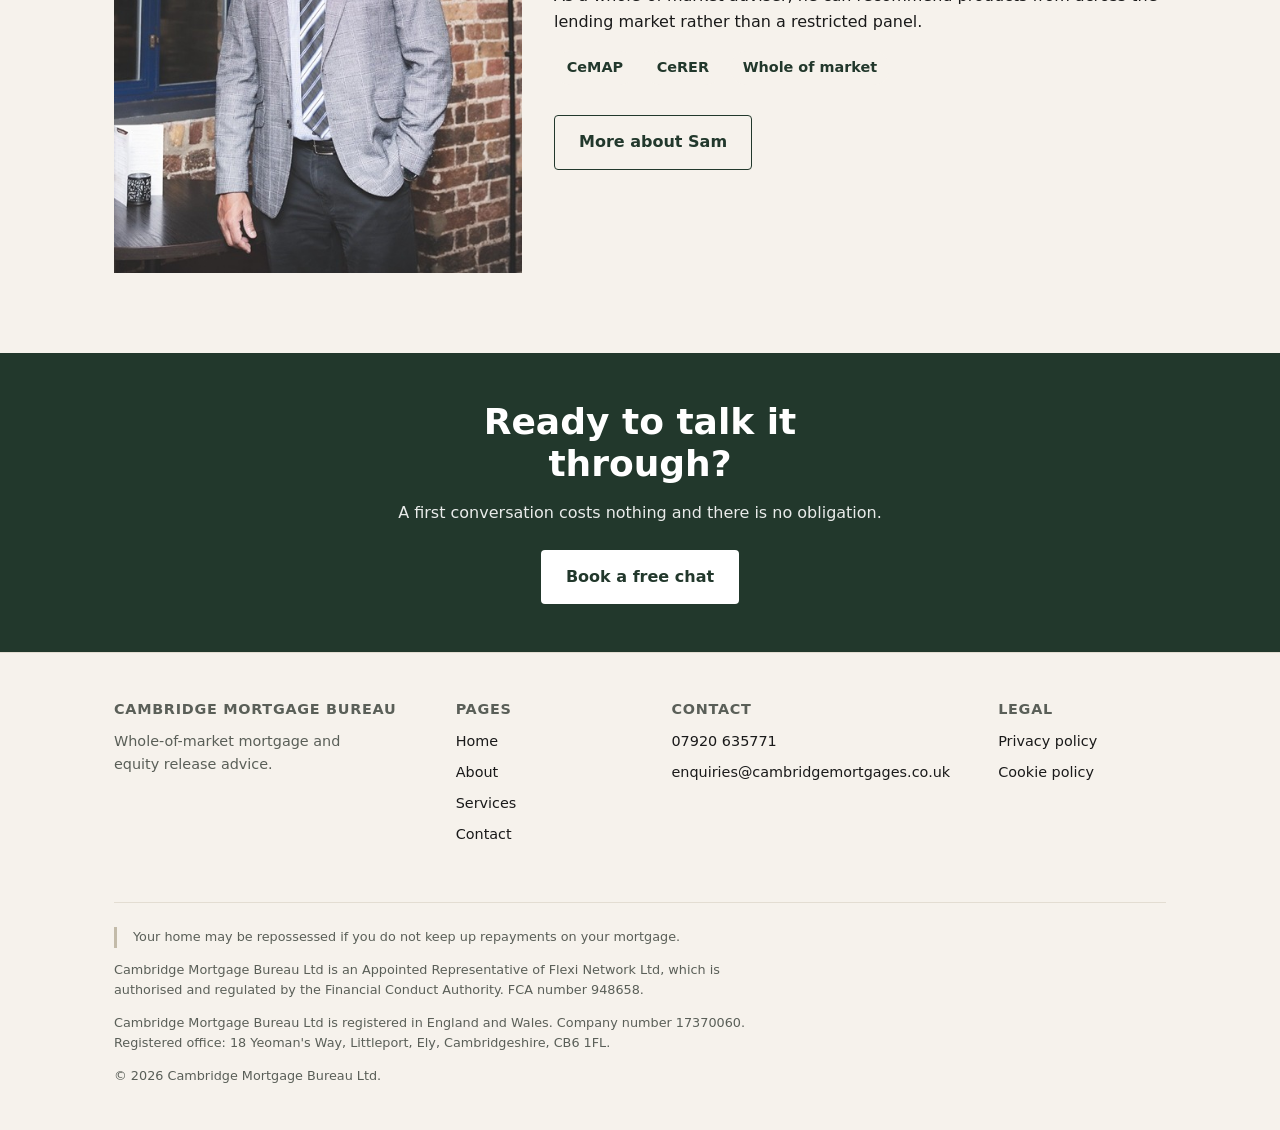
==== commit d2f03031: "Change hero secondary button to 'See all services'" ====
--- a/index.html
+++ b/index.html
@@ -53,7 +53,7 @@
         <p class="lede">Over twenty years' experience across residential, buy-to-let, commercial and equity release. Clear options, honest costs, and no pressure to decide before you're ready.</p>
         <div class="btn-group">
           <a class="btn btn-primary" href="contact.html">Book a free chat</a>
-          <a class="btn btn-secondary" href="services.html">What I can help with</a>
+          <a class="btn btn-secondary" href="services.html">See all services</a>
         </div>
       </div>
     </section>
--- a/css/shared.css
+++ b/css/shared.css
@@ -418,12 +418,48 @@
 
 .footer-grid {
   display: grid;
-  /* auto-fit fits as many columns as will fit at 220px minimum, then
-     stretches them to fill. Reflows to fewer columns automatically on
-     narrow screens with no media query. */
-  grid-template-columns: repeat(auto-fit, minmax(220px, 1fr));
+  /* Single column on mobile. Widths are set at 768px below.
+     Not using auto-fit here: these four columns hold very different
+     amounts of content, so equal widths leave the email cramped and the
+     legal column half empty. Explicit ratios instead. */
   gap: var(--space-xl);
-  margin-block-end: var(--space-xl);
+  margin-block-end: var(--space-2xl);
+}
+
+@media (min-width: 768px) {
+  .footer-grid {
+    /* Brand column widest, contact wide enough for the email address on
+       one line, pages and legal only as wide as their links need. */
+    grid-template-columns: 1.4fr 0.8fr 1.3fr 0.8fr;
+    gap: var(--space-2xl);
+  }
+}
+
+.footer-grid h3 {
+  font-size: var(--text-xs);
+  text-transform: uppercase;
+  letter-spacing: 0.08em;
+  color: var(--color-text-muted);
+  /* Tighter than the shared h3 default — column headings sit close to
+     the list they label. */
+  margin-block: 0 var(--space-md);
+}
+
+.footer-grid ul {
+  list-style: none;
+  margin: 0;
+  padding: 0;
+}
+
+.footer-grid li {
+  /* Was --space-xs, which crowded the links. */
+  margin-block-end: var(--space-sm);
+}
+
+.footer-grid p {
+  /* Stops the tagline running the full column width. */
+  max-width: 30ch;
+  color: var(--color-text-muted);
 }
 
 .footer-grid h3 {
@@ -939,6 +975,15 @@
 
    Do not put this on the h1 or anything above the fold — the first thing
    a visitor sees should be readable instantly. */
+
+   /* Smooth scrolling for in-page anchor links (e.g. the services page jump
+   links). scroll-padding-top stops the target heading landing underneath
+   a sticky header — adjust the value if the header height changes. */
+html {
+  scroll-behavior: smooth;
+  scroll-padding-top: 2rem;
+}
+
 .reveal {
   opacity: 0;
   transform: translateY(16px);
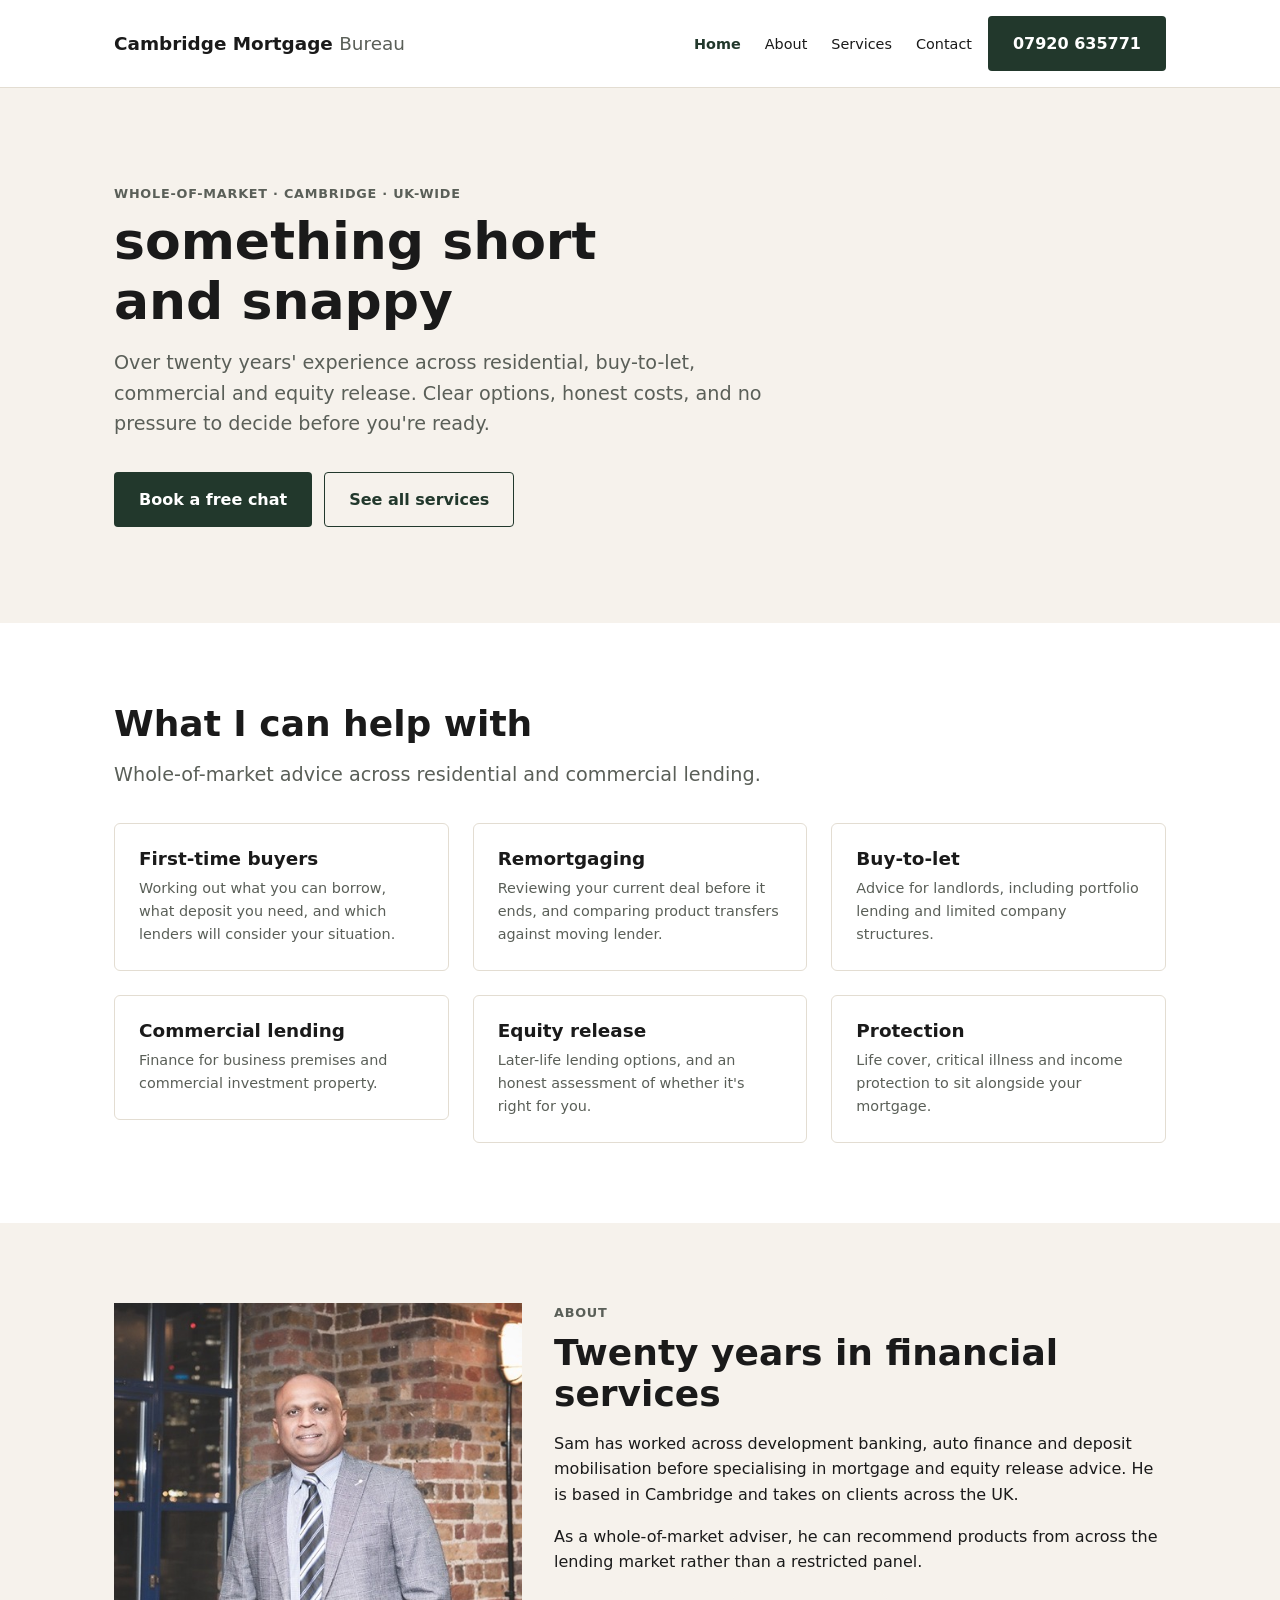
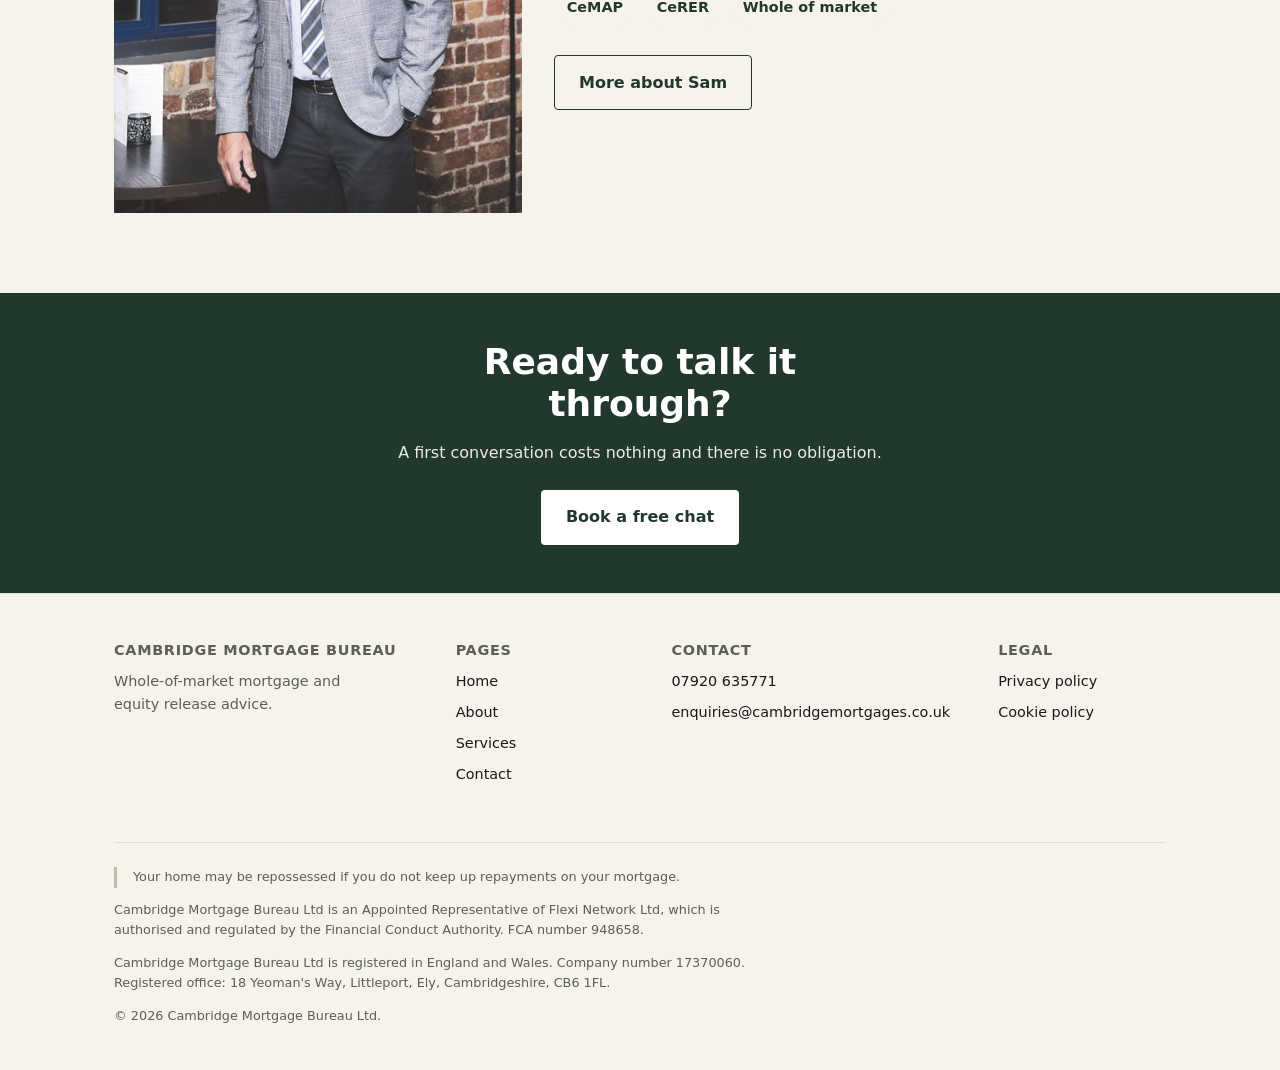
==== commit ddb68470: "changed to placeholder text" ====
--- a/index.html
+++ b/index.html
@@ -49,7 +49,11 @@
     <section class="hero">
       <div class="container">
         <p class="eyebrow">Whole-of-market · Cambridge · UK-wide</p>
-        <h1>Mortgage advice without the jargon</h1>
+        <h1>something short and snappy</h1>
+        <!-- Mortgage advice for the home you want
+        Mortgage advice without the jargon
+        Mortgage advice that makes sense
+        Twenty years of mortgage advice, from Cambridge -->
         <p class="lede">Over twenty years' experience across residential, buy-to-let, commercial and equity release. Clear options, honest costs, and no pressure to decide before you're ready.</p>
         <div class="btn-group">
           <a class="btn btn-primary" href="contact.html">Book a free chat</a>
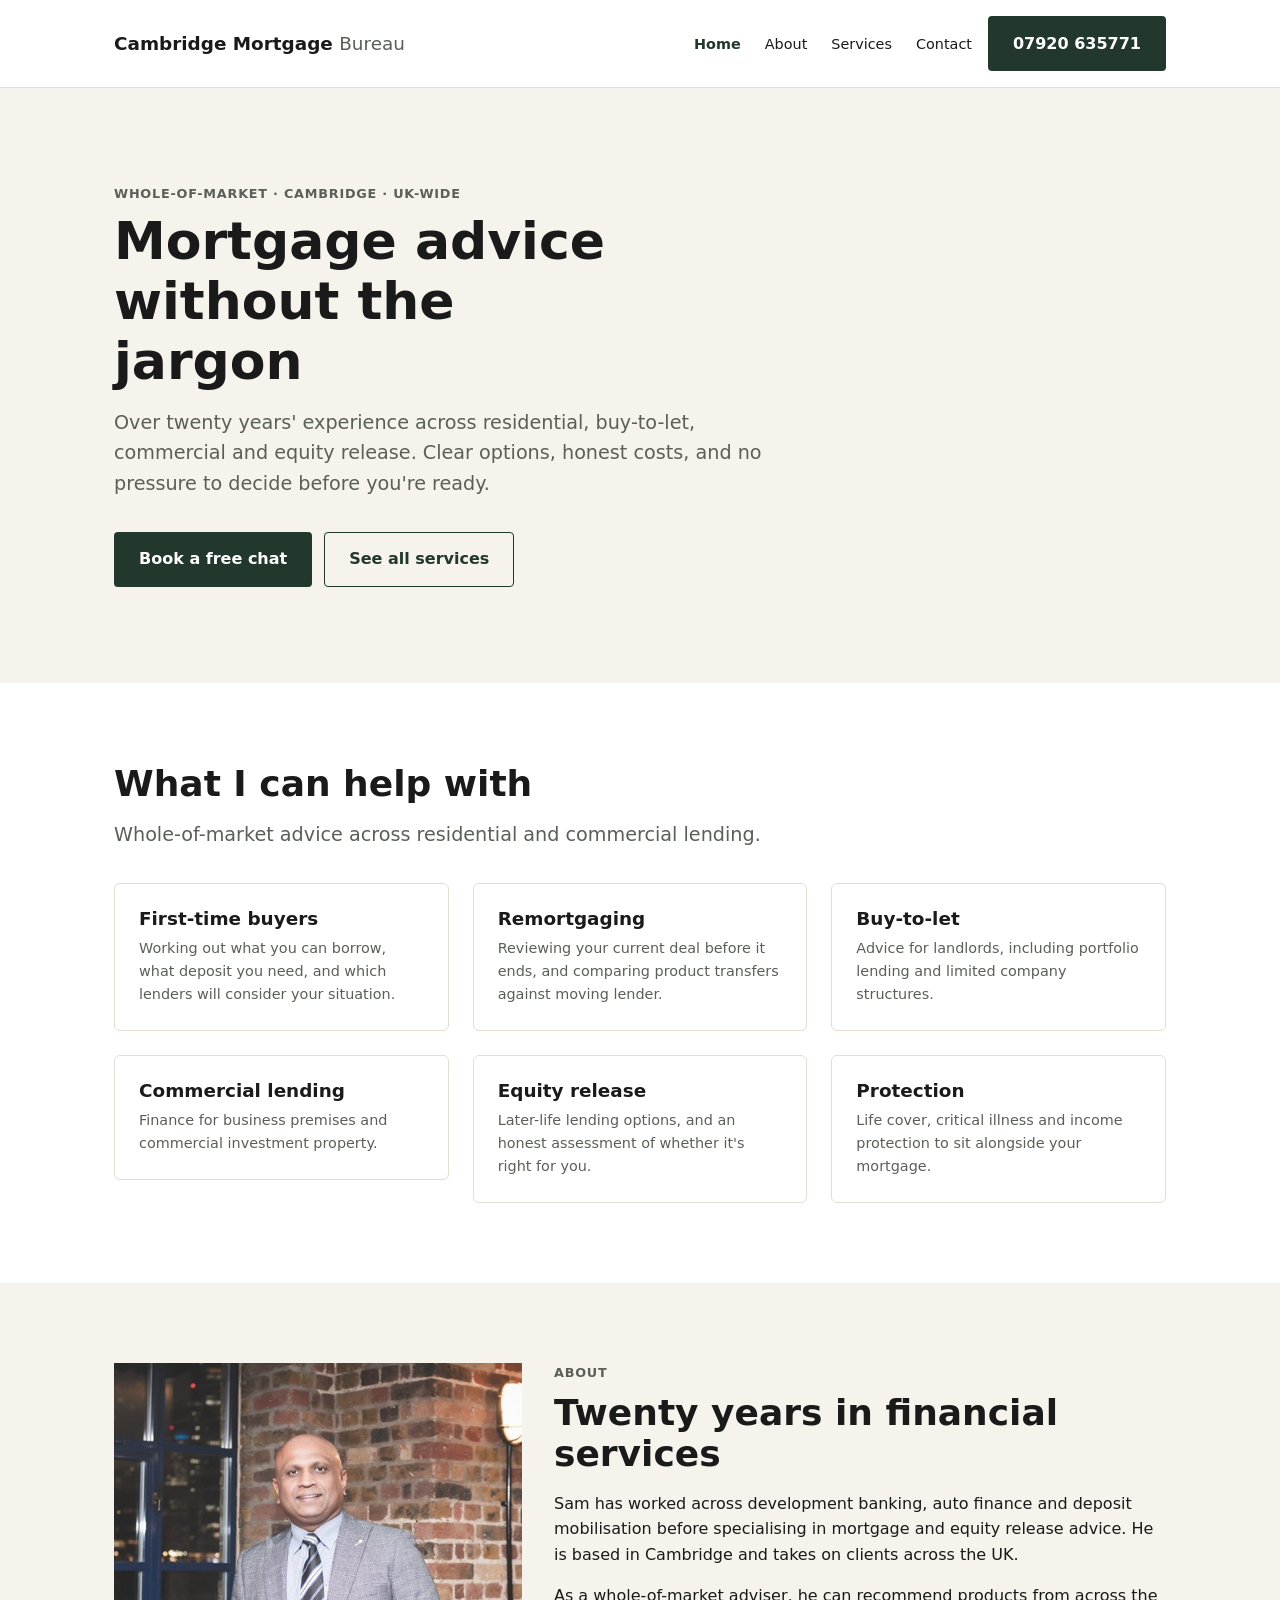
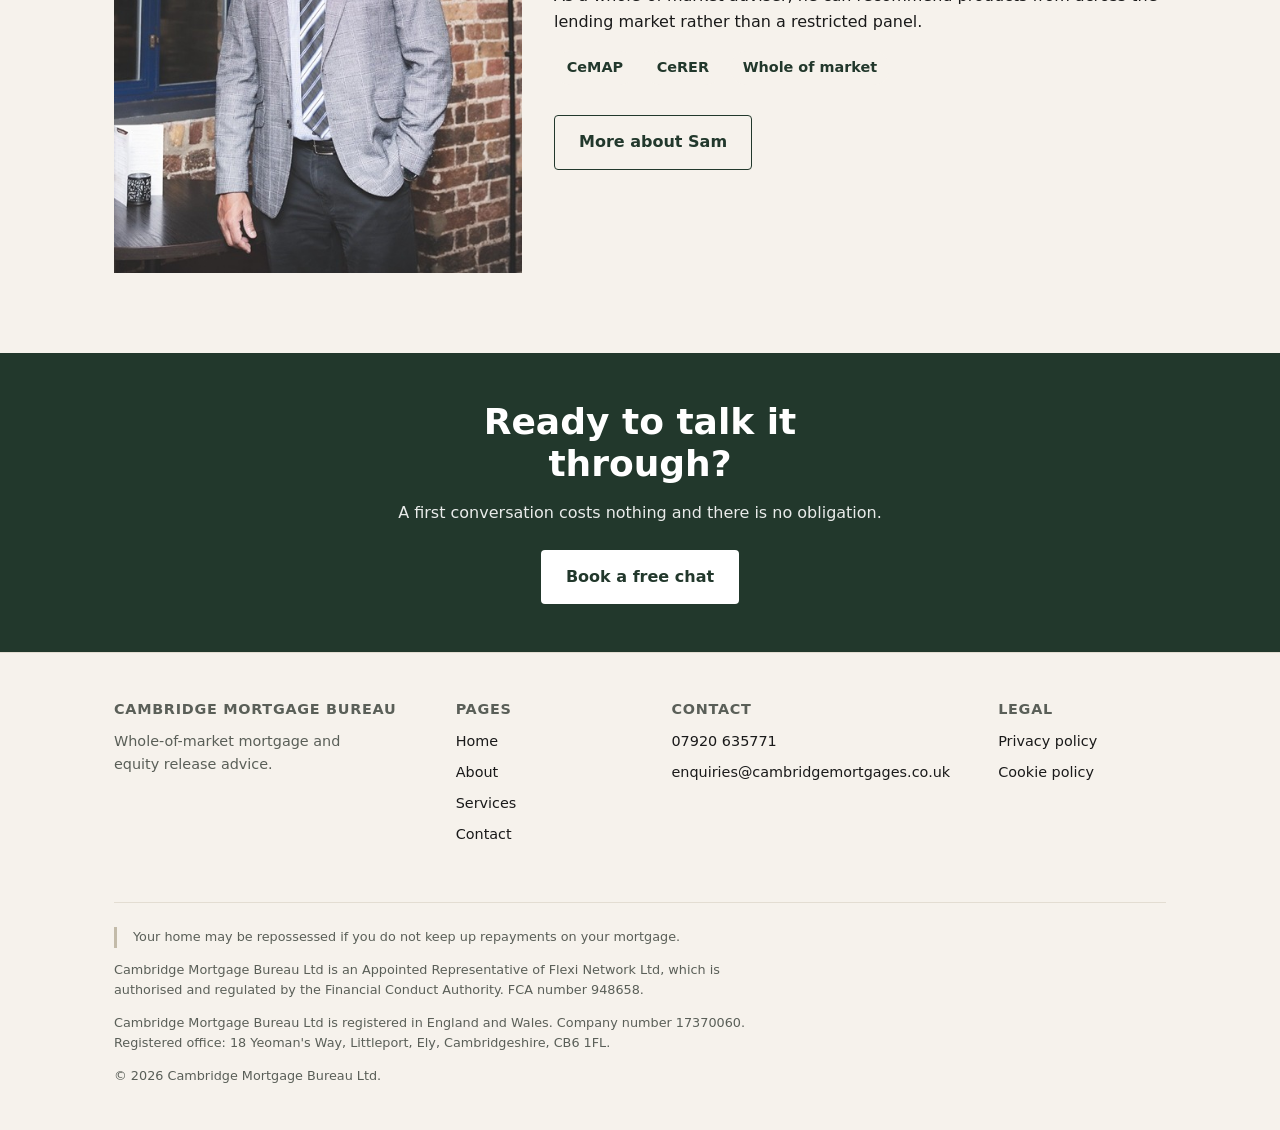
==== commit eeea7496: "small changes" ====
--- a/index.html
+++ b/index.html
@@ -49,7 +49,7 @@
     <section class="hero">
       <div class="container">
         <p class="eyebrow">Whole-of-market · Cambridge · UK-wide</p>
-        <h1>something short and snappy</h1>
+        <h1>Mortgage advice without the jargon</h1>
         <!-- Mortgage advice for the home you want
         Mortgage advice without the jargon
         Mortgage advice that makes sense
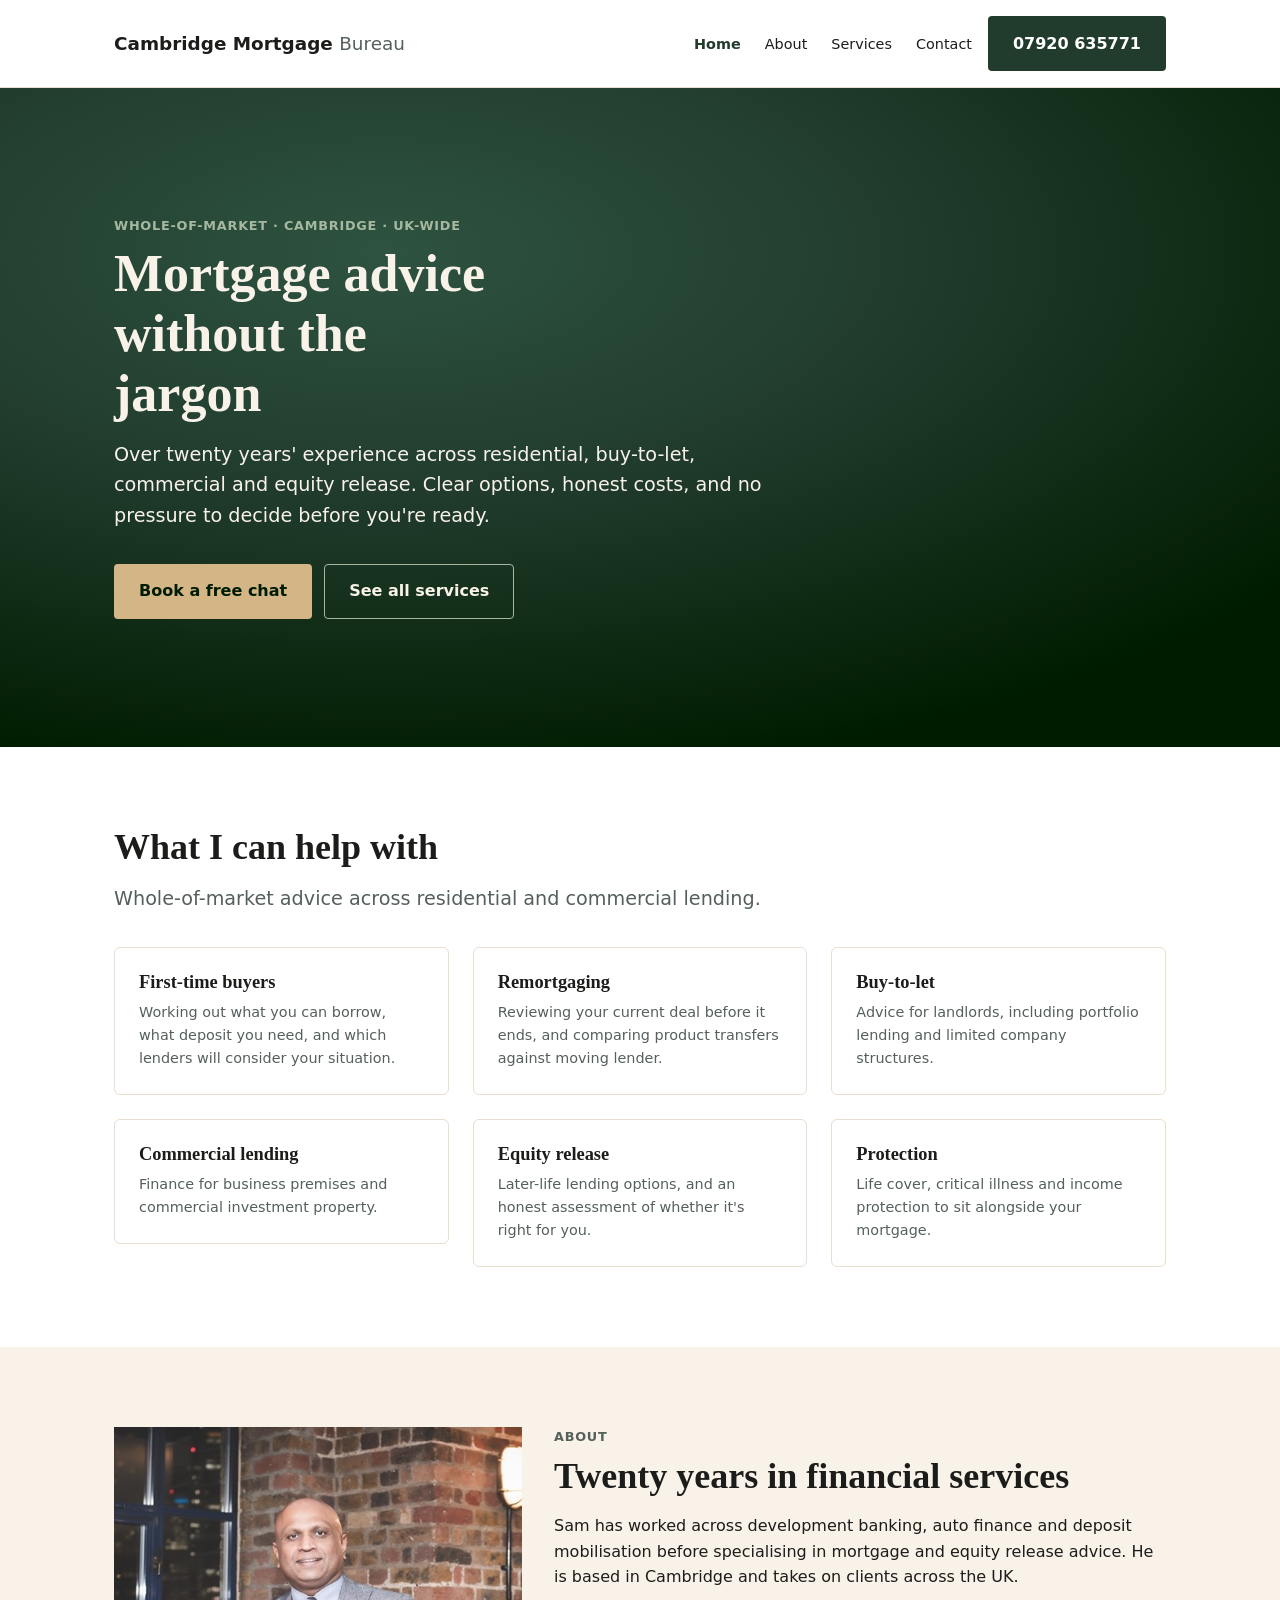
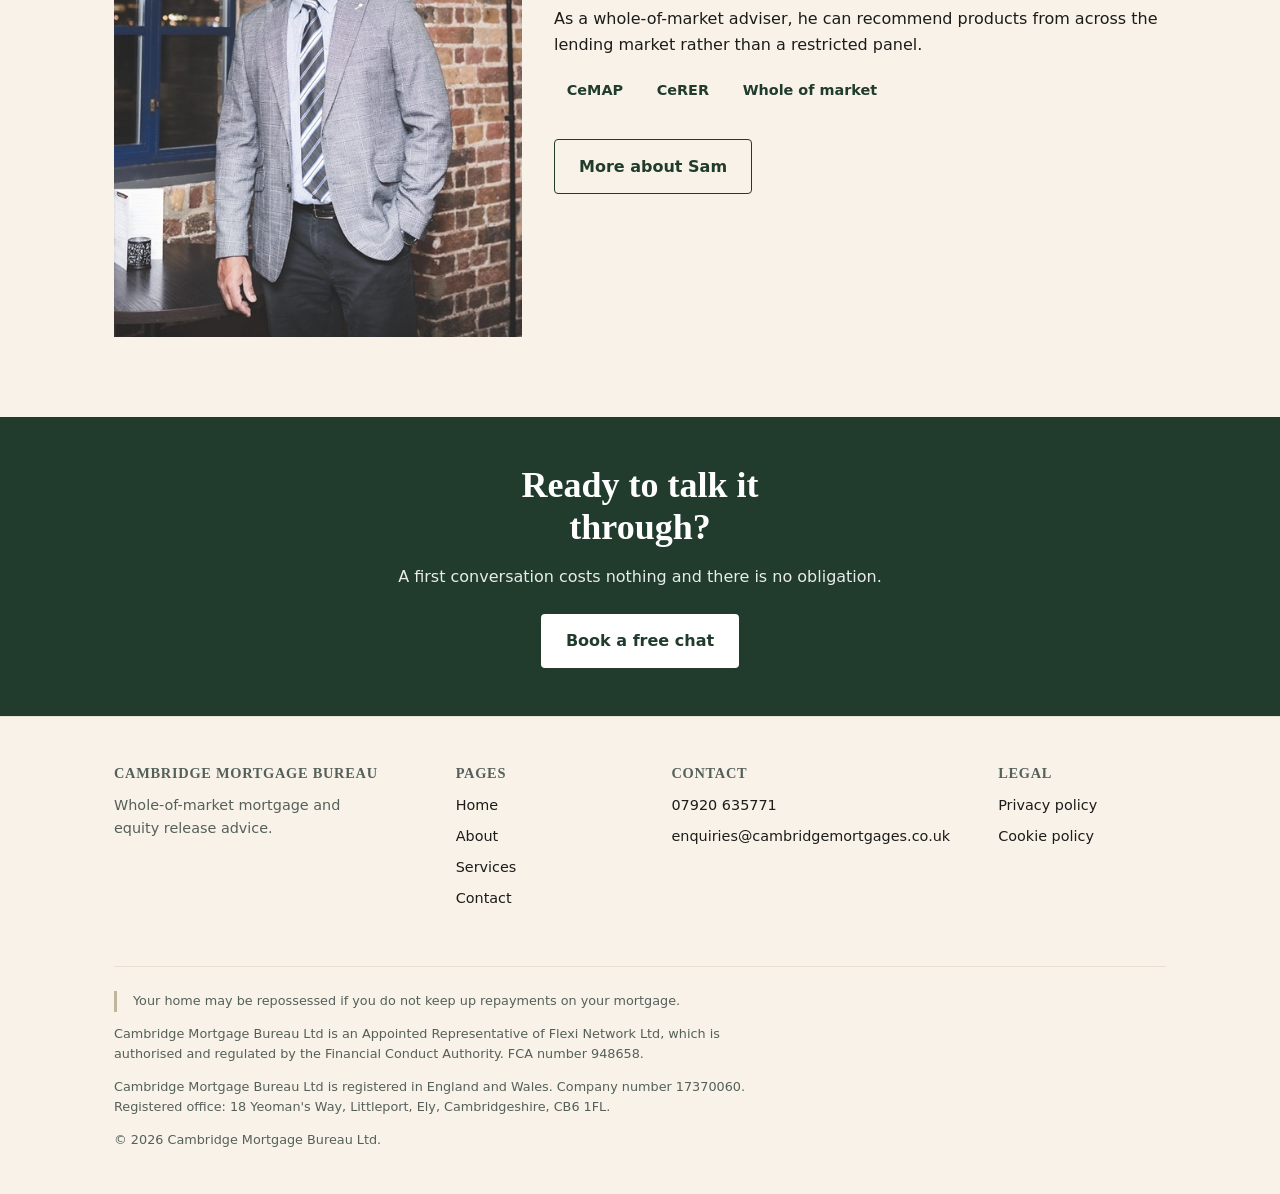
==== commit 527706c0: "changed shared css and also updated home page for a more modern look" ====
--- a/index.html
+++ b/index.html
@@ -3,7 +3,9 @@
 <head>
   <meta charset="UTF-8">
   <meta name="viewport" content="width=device-width, initial-scale=1.0">
-
+  <link rel="preconnect" href="https://fonts.googleapis.com">
+  <link rel="preconnect" href="https://fonts.gstatic.com" crossorigin>
+  <link rel="stylesheet" href="https://fonts.googleapis.com/css2?family=Source+Serif+4:opsz,wght@8..60,400;8..60,600;8..60,700&display=swap">
   <title>Cambridge Mortgage Bureau | Whole-of-Market Mortgage Adviser</title>
   <meta name="description" content="Independent, whole-of-market mortgage and equity release advice from Cambridge. First-time buyers, remortgages, buy-to-let and commercial lending across the UK.">
 
@@ -46,7 +48,7 @@
          HERO — the only custom-styled block on this page. Styles in home.css.
          No .reveal here: the first thing a visitor sees must appear instantly.
          ======================================================================== -->
-    <section class="hero">
+    <section class="hero section-dark">
       <div class="container">
         <p class="eyebrow">Whole-of-market · Cambridge · UK-wide</p>
         <h1>Mortgage advice without the jargon</h1>
@@ -133,7 +135,7 @@
 
         <div>
           <!-- TODO: replace with the real photo of Sam. -->
-          <img src="800x1000-image.jpg" alt="Sam Makalandawa, mortgage and equity release adviser">
+          <img src="sam-makalandawa-mortgage-adviser.jpg" alt="Sam Makalandawa, mortgage and equity release adviser">
         </div>
 
         <div>
--- a/css/shared.css
+++ b/css/shared.css
@@ -22,6 +22,8 @@
      4. Layout — container and sections
      5. Site header
      6. Site footer
+     A-J. Components (buttons, cards, layout, prose, pills, forms, CTA,
+          process steps, stat cards, calculators)
      7. Motion
    ========================================================================== */
 
@@ -33,38 +35,59 @@
    Every colour, size and spacing value on the site comes from here.
    Nothing anywhere else in the project should contain a raw hex code.
 
-   Why: when the brand colours change (they will — we're waiting on the
-   logo), we edit this one block and the whole site updates. If colours
-   are hardcoded across six pages, that change becomes a nightmare.
+   Why: when the brand colours change, we edit this one block and the
+   whole site updates. If colours are hardcoded across six pages, that
+   change becomes a nightmare.
 
    A custom property is declared as  --name: value;  and used as
    var(--name). :root means "the whole document".
    ========================================================================== */
 
 :root {
-/* --- Brand colours ------------------------------------------------------
-     From the Cambridge Mortgage Bureau brand sheet.
-     Note: the names on the brand sheet don't match the colours (their
-     "charcoal" is cream, their "stone" is black). Go by value, not name.
+  /* --- Brand colours ------------------------------------------------------
+     Official Cambridge Mortgage Bureau palette. These are final.
+
+     CONTRAST — read before using these anywhere:
+       On WHITE, only --color-brand and --color-text are safe for text.
+       --color-sage is about 3.2:1 and --color-gold about 1.9:1, both of
+       which fail the 4.5:1 minimum for body text. They are for borders,
+       rules and decoration only.
+       On DARK GREEN, --color-gold passes comfortably and is the correct
+       accent colour. See the .section-dark rules in section 4.
      ---------------------------------------------------------------------- */
 
-  --color-brand: #22382c;           /* Dark forest green. Logo, buttons, headings. */
-  --color-brand-dark: #172619;      /* Darker shade for button hover states.       */
-  --color-brand-tint: #f6f2ec;      /* Warm ivory. Section backgrounds.            */
-
-  --color-sage: #7d8f7b;            /* Muted sage. Borders, dividers, icons.
-                                       NOT for body text — see note below.         */
-  --color-gold: #cfb68d;            /* Warm tan. Thin accents only.
-                                       NOT for text or buttons — see note below.   */
-
-  /* --- Neutrals ----------------------------------------------------------- */
-
-  --color-text: #1a1a1a;
-  --color-text-muted: #5a5f58;      /* Slightly green-tinted grey, sits with the brand. */
+  --color-brand: #213c2d;           /* Dark forest green. The brand colour.  */
+  --color-brand-dark: #001c00;      /* Near-black green. Hover states.       */
+  --color-brand-tint: #f8f2e9;      /* Warm cream. Section backgrounds.      */
+  --color-brand-light: #2e5340;
+
+  --color-sage: #77917b;            /* Muted sage. Borders, rules, icons.    */
+  --color-sage-light: #a6b8a0;      /* Pale sage. Text on dark green.        */
+  --color-gold: #d3b586;            /* Warm tan. Accents only — see above.   */
+  --color-gold-light: #eeddbb;      /* Pale tan. Backgrounds only.           */
+  --color-stone: #c2b59b;           /* Greige. Borders on cream.             */
+  --color-mist: #dfe0e1;            /* Cool light grey. Rarely needed.       */
+
+  /* --- Neutrals -----------------------------------------------------------
+     Warmed slightly to sit with the cream rather than fight it.
+     ---------------------------------------------------------------------- */
+
+  --color-text: #1c1c1a;
+  --color-text-muted: #55605a;      /* Green-tinted grey.                    */
   --color-bg: #ffffff;
-  --color-bg-alt: #f6f2ec;          /* Same warm ivory as the brand tint.          */
-  --color-border: #e3ddd2;          /* Warm hairline, tuned to the ivory.          */
-  --color-border-strong: #c3bba9;
+  --color-bg-alt: #f8f2e9;          /* Same warm cream as the brand tint.    */
+  --color-border: #e8dfd1;          /* Warm hairline, tuned to the cream.    */
+  --color-border-strong: #c2b59b;   /* Same value as --color-stone.          */
+
+  /* --- Colours for use ON dark green sections ------------------------------
+     Text on --color-brand must come from here, not from the neutrals above.
+     The .section-dark rules apply these automatically — you should not
+     normally need to use them by hand.
+     ---------------------------------------------------------------------- */
+
+  --color-on-dark: #f8f2e9;         /* Body text on dark green. ~10:1.       */
+  --color-on-dark-muted: #a6b8a0;   /* Secondary text on dark green.         */
+  --color-on-dark-accent: #d3b586;  /* Gold accents on dark green. ~5.5:1.   */
 
   /* --- Status colours (used by form validation) ---------------------------- */
 
@@ -80,8 +103,19 @@
      'vw' means percent of viewport width, so 4vw grows as the window does.
      ---------------------------------------------------------------------- */
 
+  /* Headings use a serif, body uses a sans. This is the reverse of the
+     brand document, and deliberately so: Times was designed for narrow
+     print columns and reads as an unstyled document on screen. Source
+     Serif 4 is from the same classical tradition but drawn for screens.
+
+     Georgia is the fallback, so if the webfont fails to load the page
+     still looks right rather than dropping to Times.
+
+     The webfont is loaded by a <link> tag in each page's <head>. If
+     headings look like the body text, that tag is missing. */
+
   --font-body: system-ui, -apple-system, "Segoe UI", sans-serif;
-  --font-heading: system-ui, -apple-system, "Segoe UI", sans-serif;
+  --font-heading: "Source Serif 4", Georgia, "Times New Roman", serif;
 
   --text-xs: 0.8rem;
   --text-sm: 0.9rem;
@@ -288,6 +322,101 @@
 /* Modifier: pale brand tint background. */
 .section-tint {
   background: var(--color-brand-tint);
+}
+
+/* Modifier: dark green background with light text.
+   An ACCENT, not an alternative — one or two per page at most. Use it for
+   the hero or a mid-page break to stop a long white/cream alternation
+   becoming monotonous.
+
+   Everything inside recolours automatically: headings, paragraphs, links,
+   buttons, cards, pill lists and process numbers. You should not need to
+   write any colour rules of your own inside one. */
+.section-dark {
+  background: var(--color-brand);
+  color: var(--color-on-dark);
+}
+
+.section-dark h1,
+.section-dark h2,
+.section-dark h3,
+.section-dark h4,
+.section-dark p {
+  color: var(--color-on-dark);
+}
+
+.section-dark .eyebrow,
+.section-dark .section-header p {
+  color: var(--color-on-dark-muted);
+}
+
+.section-dark a {
+  color: var(--color-on-dark-accent);
+}
+
+.section-dark a:hover {
+  color: var(--color-gold-light);
+}
+
+/* Focus ring needs to be visible against dark green, not brand-coloured. */
+.section-dark a:focus-visible,
+.section-dark button:focus-visible,
+.section-dark input:focus-visible {
+  outline-color: var(--color-gold);
+}
+
+/* Buttons invert. The gold primary is readable on dark green (~5.5:1)
+   even though it fails on white — this is the one place gold works as a
+   background for text. */
+.section-dark .btn-primary {
+  background: var(--color-gold);
+  color: var(--color-brand-dark);
+}
+
+.section-dark .btn-primary:hover {
+  background: var(--color-gold-light);
+  color: var(--color-brand-dark);
+}
+
+.section-dark .btn-secondary {
+  color: var(--color-on-dark);
+  border-color: var(--color-sage-light);
+}
+
+.section-dark .btn-secondary:hover {
+  background: var(--color-on-dark);
+  color: var(--color-brand);
+}
+
+/* Cards sit slightly lighter than the background rather than white,
+   which would be too stark against the dark green. */
+.section-dark .card {
+  background: rgba(255, 255, 255, 0.06);
+  border-color: rgba(248, 242, 233, 0.18);
+}
+
+.section-dark .card p {
+  color: var(--color-on-dark-muted);
+}
+
+.section-dark .pill-list li {
+  background: rgba(255, 255, 255, 0.1);
+  color: var(--color-on-dark);
+}
+
+/* Short gold rule, for under a heading. Gold is poor as text but works
+   well as a decorative line, and it's where the accent colour earns its
+   keep on light backgrounds.
+
+     <h2>Heading</h2>
+     <hr class="rule-accent">
+*/
+.rule-accent {
+  width: 3rem;
+  height: 2px;
+  background: var(--color-gold);
+  border: none;
+  margin: 0 0 var(--space-lg) 0;
 }
 
 /* Standard heading block at the top of a section. */
@@ -678,6 +807,32 @@
    They all stack to a single column on narrow screens.
    ========================================================================== */
 
+/* ==========================================================================
+   TESTIMONIALS
+   ==========================================================================
+   Use inside a .card-grid. The <blockquote> replaces the .card wrapper.
+   ========================================================================== */
+
+.quote {
+  margin: 0;
+  padding: 0;
+  background: none;
+  border: none;
+  border-inline-start: 3px solid var(--color-sage);
+  padding-inline-start: var(--space-lg);
+}
+
+.quote p {
+  margin-block-end: var(--space-md);
+  color: var(--color-text);
+}
+
+.quote footer {
+  font-size: var(--text-sm);
+  font-weight: 600;
+  color: var(--color-text-muted);
+}
+
 /* .split — two columns, the second wider than the first.
    Used for image-beside-text sections.
    Expects exactly TWO direct children. */
@@ -964,6 +1119,171 @@
 
 
 /* ==========================================================================
+   H. PROCESS STEPS
+   ==========================================================================
+   A numbered "here is what happens, in order" sequence. Used on the
+   residential mortgage pages.
+
+   Use <ol>, not <ul> — the order is the point, and screen readers announce
+   it as an ordered list.
+
+   THE NUMBERS COME FROM CSS, NOT FROM THE HTML. counter-reset starts the
+   count, counter-increment advances it once per <li>, and ::before prints
+   it. That means you can add, remove or reorder steps and the numbering
+   fixes itself. Never type a number into the heading.
+   ========================================================================== */
+
+.process {
+  display: grid;
+  /* Fits as many columns as will comfortably fit, then reflows. A ten-step
+     process becomes four columns on desktop and one on a phone, with no
+     media queries. */
+  grid-template-columns: repeat(auto-fit, minmax(200px, 1fr));
+  gap: var(--space-lg);
+  list-style: none;
+  margin: 0;
+  padding: 0;
+  counter-reset: step;
+}
+
+.process li {
+  counter-increment: step;
+  /* The number is positioned absolutely, so the text needs room for it. */
+  position: relative;
+  padding-inline-start: 2.75rem;
+}
+
+.process li::before {
+  content: counter(step);
+  position: absolute;
+  inset-inline-start: 0;
+  inset-block-start: 0;
+  width: 2rem;
+  height: 2rem;
+  display: flex;
+  align-items: center;
+  justify-content: center;
+  background: var(--color-brand);
+  color: var(--color-brand-tint);
+  border-radius: 50%;
+  font-family: var(--font-heading);
+  font-size: var(--text-sm);
+  font-weight: 700;
+}
+
+.process h3 {
+  font-size: var(--text-h4);
+  margin-block: 0.25rem var(--space-xs);
+}
+
+.process p {
+  font-size: var(--text-sm);
+  color: var(--color-text-muted);
+  margin: 0;
+  /* Overrides the site-wide 65ch cap — these sit in narrow columns
+     already, so the cap would do nothing but complicate things. */
+  max-width: none;
+}
+
+.section-dark .process li::before {
+  background: var(--color-gold);
+  color: var(--color-brand-dark);
+}
+
+.section-dark .process p {
+  color: var(--color-on-dark-muted);
+}
+
+
+/* ==========================================================================
+   I. STAT CARDS
+   ==========================================================================
+   A card that leads with a large mark — a number, a symbol, a short
+   string. Used for the "Why choose us" grid.
+
+   Goes inside a .card-grid, and the element takes BOTH classes:
+     <li class="card stat-card">
+
+   Keep marks to four characters or fewer.
+   ========================================================================== */
+
+.stat-card-mark {
+  display: block;
+  font-family: var(--font-heading);
+  font-size: 2rem;
+  font-weight: 700;
+  line-height: 1;
+  color: var(--color-sage);
+  margin-block-end: var(--space-md);
+}
+
+.section-dark .stat-card-mark {
+  color: var(--color-gold);
+}
+
+
+/* ==========================================================================
+   J. CALCULATORS
+   ==========================================================================
+   The inputs are ordinary .form-field blocks — nothing new needed there.
+   These rules cover the panel around them and the result readout.
+
+   COMPLIANCE: .calc-note is not decoration. The calculators are a
+   regulated financial promotion and the output must be presented clearly
+   as an illustration, never as an offer or a personal recommendation.
+   The wording is signed off by Flexi Network. Do not remove or reword it
+   without asking Sen.
+   ========================================================================== */
+
+.calc {
+  background: var(--color-bg);
+  border: 1px solid var(--color-border);
+  border-radius: var(--radius-md);
+  padding: var(--space-lg);
+}
+
+.calc h3 {
+  margin-block-start: 0;
+}
+
+/* The readout. Deliberately styled unlike the inputs so it is obvious
+   this is an output rather than another field to fill in. */
+.calc-result {
+  background: var(--color-brand);
+  color: var(--color-on-dark);
+  border-radius: var(--radius-sm);
+  padding: var(--space-lg);
+  margin-block: var(--space-lg) var(--space-md);
+  text-align: center;
+}
+
+.calc-result-value {
+  font-family: var(--font-heading);
+  font-size: clamp(1.75rem, 4vw, 2.5rem);
+  font-weight: 700;
+  line-height: 1.1;
+  color: var(--color-on-dark);
+  margin: 0;
+  max-width: none;
+}
+
+.calc-result-detail {
+  font-size: var(--text-sm);
+  color: var(--color-on-dark-muted);
+  margin-block: var(--space-xs) 0;
+  max-width: none;
+}
+
+/* Mandatory disclaimer under every calculator. */
+.calc-note {
+  font-size: var(--text-xs);
+  color: var(--color-text-muted);
+  margin: 0;
+  max-width: none;
+}
+
+
+/* ==========================================================================
    7. MOTION
    ==========================================================================
    Keep this section LAST in the file. The reduced-motion block at the
--- a/css/home.css
+++ b/css/home.css
@@ -9,10 +9,18 @@
    ========================================================================== */
 
 .hero {
-  background: var(--color-brand-tint);
-  /* Deeper than a standard section. The hero is the one place on the site
-     that gets extra vertical space. */
-  padding-block: clamp(3rem, 8vw, 6rem);
+  /* Spotlight effect. A radial gradient positioned off-centre so the light
+     appears to fall from the upper left rather than sitting flat.
+     - 'ellipse at 30% 25%' is where the light source sits
+     - the three colour stops go bright centre -> brand -> near-black edge
+     Adjust the percentages to move the light around. */
+  background:
+      radial-gradient(ellipse 90% 80% at 30% 25%,
+      var(--color-brand-light) 0%,
+      var(--color-brand) 45%,
+      var(--color-brand-dark) 100%);
+
+  padding-block: clamp(4rem, 12vw, 8rem);
 }
 
 .hero h1 {
@@ -27,9 +35,8 @@
   font-size: var(--text-lg);
   max-width: 55ch;
   margin-block-end: var(--space-xl);
-  color: var(--color-text-muted);
 }
 
 .btn-secondary-sam{
-    margin-top: 30px;
+    margin-top: var(--space-xl);
 }
